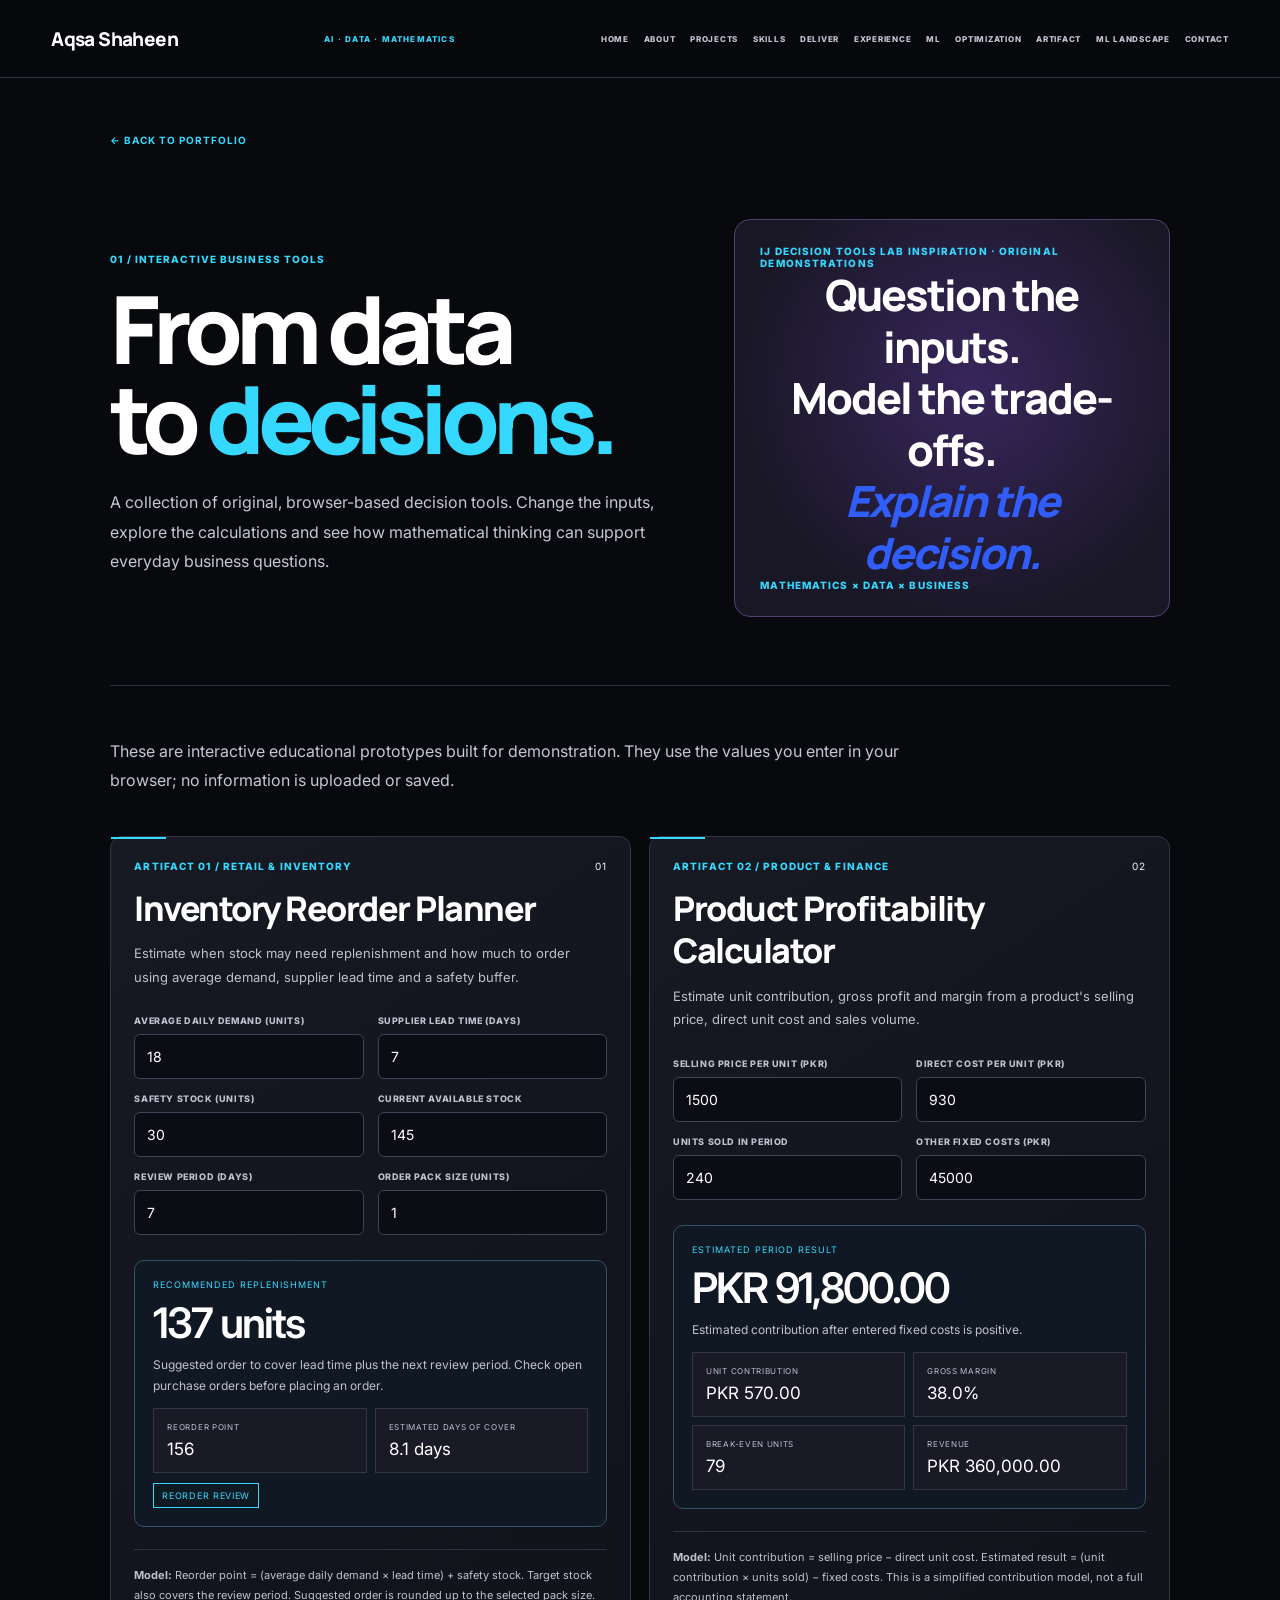
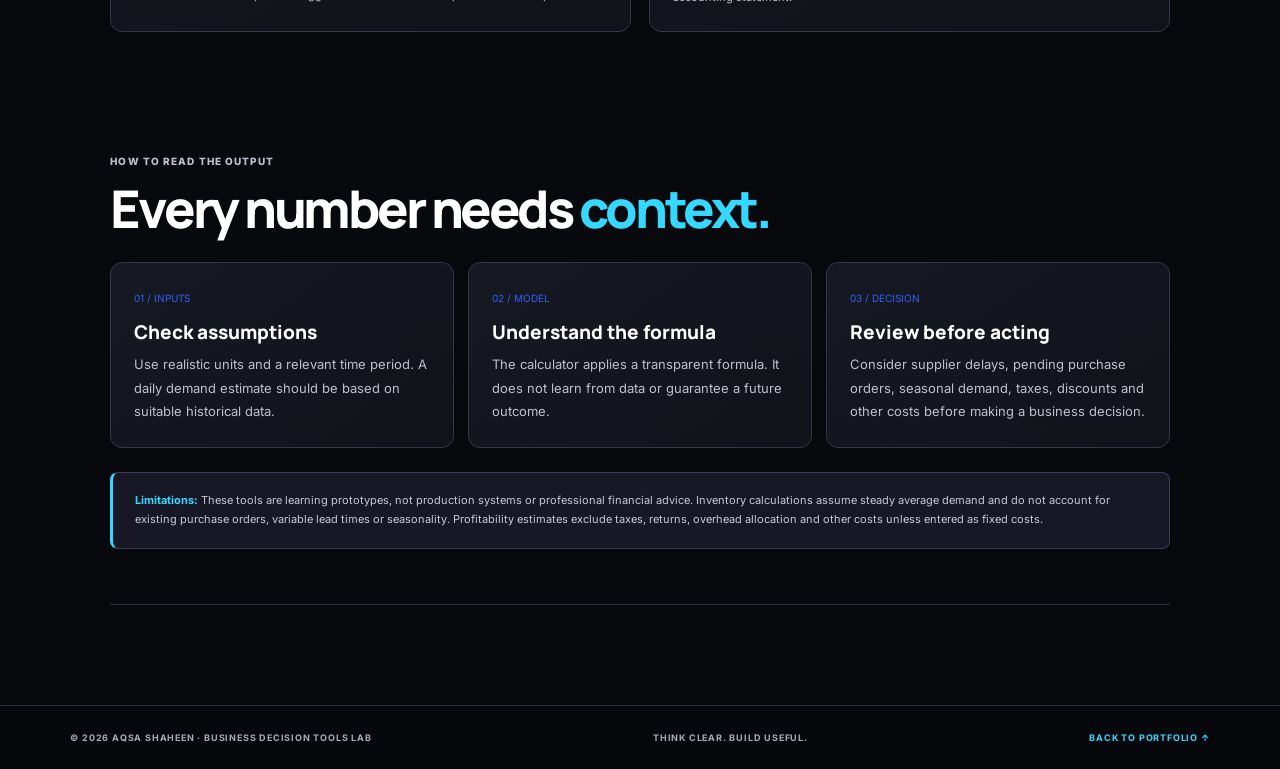
==== artifact-lab.html @ 4d650064 "Reorder portfolio navigation and add ML Landscape tab" ====
<!DOCTYPE html>
<html lang="en">
<head>
<meta charset="UTF-8"><meta name="viewport" content="width=device-width,initial-scale=1">
<meta name="description" content="Interactive business decision tools by Aqsa Shaheen: inventory reorder planning and product profitability analysis.">
<meta name="theme-color" content="#101712">
<title>Decision Tools Lab | Aqsa Shaheen</title>
<link rel="preconnect" href="https://fonts.googleapis.com"><link rel="preconnect" href="https://fonts.gstatic.com" crossorigin>
<link href="https://fonts.googleapis.com/css2?family=Manrope:wght@400;500;600;700;800&family=Inter:wght@400;500;600;700&display=swap" rel="stylesheet">
<style>
:root{--bg:#101712;--panel:#17231d;--panel2:#1e3026;--ink:#f3f4ed;--muted:#aebbb0;--lime:#b9f27c;--line:#35483a;--mono:'Inter',monospace;--display:'Inter',sans-serif}
*{box-sizing:border-box}html{scroll-behavior:smooth}body{margin:0;background:var(--bg);color:var(--ink);font-family:var(--display)}a{color:inherit;text-decoration:none}.top{height:auto;min-height:76px;padding:18px 5.5vw;display:flex;align-items:center;justify-content:space-between;gap:20px;flex-wrap:wrap;border-bottom:1px solid var(--line);position:sticky;top:0;background:#101712ee;backdrop-filter:blur(16px);z-index:5}.brand{font-size:24px;font-weight:700;letter-spacing:-2px}.brand span{color:var(--lime)}nav{display:flex;gap:24px;flex-wrap:wrap}nav a,.mono,.eyebrow,.tag,footer{font:10px var(--mono);letter-spacing:1px}nav a{color:#c3c5b9}nav a:hover,.back{color:var(--lime)}main{max-width:1200px;margin:auto;padding:48px 6vw 100px}.back{font:10px var(--mono);letter-spacing:1px}.hero{padding:55px 0 65px;display:grid;grid-template-columns:1.15fr .85fr;gap:35px;align-items:center;border-bottom:1px solid var(--line)}.eyebrow{color:var(--lime);text-transform:uppercase}.hero h1{font-size:clamp(52px,8vw,100px);line-height:.92;letter-spacing:-.08em;margin:20px 0}.hero h1 em{font-style:normal;color:var(--lime)}.lead{max-width:680px;color:#b8bcae;font-size:16px;line-height:1.85}.hero-visual{min-height:260px;border:1px solid #59614a;background:radial-gradient(circle at 50% 50%,#303b25,#17231d 68%);display:flex;flex-direction:column;justify-content:space-between;padding:24px}.hero-visual strong{font-size:clamp(26px,4vw,43px);line-height:1.1;letter-spacing:-2px}.hero-visual small{font:9px var(--mono);color:var(--lime);letter-spacing:1px}.intro{padding:35px 0 20px;color:var(--muted);line-height:1.8;max-width:850px}.tools{display:grid;grid-template-columns:1fr 1fr;gap:18px;margin-top:20px}.tool{background:var(--panel);border:1px solid var(--line);padding:clamp(20px,3vw,32px);position:relative}.tool:before{content:"";position:absolute;left:0;top:0;width:55px;height:2px;background:var(--lime)}.tool-head{display:flex;justify-content:space-between;gap:12px;align-items:center}.tag{color:var(--lime);font-size:9px}.tool h2{font-size:clamp(25px,3vw,36px);letter-spacing:-1.5px;margin:17px 0 8px}.tool>p{font-size:13px;line-height:1.75;color:var(--muted);min-height:48px}.fields{display:grid;grid-template-columns:1fr 1fr;gap:14px;margin:25px 0}.field label{display:block;font:9px var(--mono);letter-spacing:.5px;color:#aeb4a1;margin-bottom:8px;text-transform:uppercase}.field input{width:100%;background:#0e100d;color:var(--ink);border:1px solid #41483a;padding:13px 12px;font:14px var(--mono);outline:none;border-radius:0}.field input:focus{border-color:var(--lime);box-shadow:0 0 0 2px #b9f27c20}.results{border:1px solid #47513a;background:#20271a;padding:18px;margin-top:12px}.result-label{font:9px var(--mono);color:var(--lime);letter-spacing:1px}.result-main{font-size:clamp(27px,4vw,42px);font-weight:600;letter-spacing:-2px;margin:7px 0}.result-sub{font-size:12px;color:#b7c0a7;line-height:1.7}.metrics{display:grid;grid-template-columns:repeat(2,1fr);gap:8px;margin-top:12px}.metric{background:#11140f;padding:13px}.metric small{display:block;color:#8f9982;font:8px var(--mono);letter-spacing:.7px}.metric strong{display:block;margin-top:7px;font:17px var(--mono);color:#f2f4e9}.status{display:inline-block;border:1px solid #849b45;color:var(--lime);padding:6px 8px;font:9px var(--mono);letter-spacing:.7px;margin-top:10px}.explain{border-top:1px solid var(--line);margin-top:22px;padding-top:16px;font-size:11px;line-height:1.8;color:#929a88}.method{margin-top:55px;border-top:1px solid var(--line);padding-top:30px}.method h2{font-size:30px;letter-spacing:-1px}.method-grid{display:grid;grid-template-columns:repeat(3,1fr);gap:12px}.method-card{padding:20px;border:1px solid var(--line);background:#151713}.method-card b{font:10px var(--mono);color:var(--lime)}.method-card h3{font-size:16px;margin:15px 0 8px}.method-card p{font-size:12px;line-height:1.8;color:var(--muted);margin:0}.disclaimer{border-left:2px solid var(--lime);padding:15px 18px;background:#191d16;color:#b5bba9;font-size:11px;line-height:1.8;margin-top:24px}footer{border-top:1px solid var(--line);padding:25px 6vw;color:#92998a;display:flex;justify-content:space-between;gap:15px;flex-wrap:wrap}footer a{color:var(--lime)}
@media(max-width:800px){.hero{grid-template-columns:1fr}.tools{grid-template-columns:1fr}.method-grid{grid-template-columns:1fr 1fr}.hero-visual{min-height:190px}}@media(max-width:480px){main{padding-top:30px}.fields{grid-template-columns:1fr}.method-grid{grid-template-columns:1fr}nav{gap:12px}nav a{font-size:8px}}

/* Shared Aqsa portfolio identity — aligned with the main portfolio */
:root{--bg:#29252B;--panel:#353039;--panel2:#403944;--ink:#F5F0EA;--muted:#B9ADB4;--lime:#C99BA6;--line:#514750;--mono:'Inter',monospace;--display:'DM Sans',sans-serif}
*{box-sizing:border-box}
body{background:#29252B!important;color:#F5F0EA!important;font-family:'DM Sans',sans-serif!important}
.top{background:rgba(41,37,43,.96)!important;border-color:#514750!important}
.brand,.brand span{color:#C99BA6!important}
.nav a,.back,.link{color:#DED5CE!important}
.nav a:hover,.back:hover,.link:hover{color:#C99BA6!important}
.eyebrow,.label,.visual small,.step b,.step:before,th{color:#C99BA6!important}
.hero{border-color:#514750!important}
.hero h1{font-family:'DM Sans',sans-serif!important;font-weight:700!important;letter-spacing:-.075em!important}
.hero h1 em,h2 em{color:#C99BA6!important;font-family:'Manrope',serif!important;font-style:italic!important}
.lead{color:#D4C9D0!important}
.visual,.hero-visual{background:radial-gradient(circle at 50% 45%,#715765,#353039 72%)!important;border-color:#766475!important}
.section{border-color:#514750!important}
.section>p,.card p,.card li,td{color:#C9BDC5!important}
.card,.step,.note,.tool,.method-card{background:#403944!important;border-color:#5A4D5A!important}
.card h3,.step strong,.tool h2,.method h2,.method-card h3{color:#F5F0EA!important}
.step{border-top-color:#C99BA6!important}
.note{border-left-color:#C99BA6!important;color:#E4D9DF!important}
.note strong{color:#C99BA6!important}
th{border-color:#514750!important}
td{border-color:#514750!important}
footer{background:#29252B!important;border-color:#514750!important;color:#B9ADB4!important}
footer a{color:#C99BA6!important}
@media(max-width:760px){.top{padding:18px 22px!important}.nav{gap:14px!important}.nav a{font-size:9px!important}}


/* Shared portfolio system: same palette, typography, navigation and spacing as the home page */
:root{--bg:#29252B;--panel:#353039;--panel2:#403944;--ink:#F5F0EA;--muted:#B9ADB4;--lime:#C99BA6;--line:#514750;--mono:'Inter',monospace;--display:'DM Sans',sans-serif}
body{background:#29252B!important;color:#F5F0EA!important;font-family:'DM Sans',sans-serif!important}
.top{background:rgba(41,37,43,.97)!important;border-color:#514750!important;min-height:78px;padding:18px 5.5vw!important;backdrop-filter:blur(18px);z-index:100}
.brand,.brand span{color:#F5F0EA!important}.brand span{color:#C99BA6!important}
nav,.nav{align-items:center;gap:clamp(12px,2vw,28px)!important}
nav a,.nav a,.back,.link{font:10px 'Inter',monospace!important;letter-spacing:1px;color:#DED5CE!important;text-decoration:none}
nav a:hover,.nav a:hover,.back:hover,.link:hover{color:#C99BA6!important}
main{max-width:1200px!important;padding:55px 5.5vw 100px!important}
.hero{border-color:#514750!important}.hero h1{font-family:'DM Sans',sans-serif!important;font-weight:700!important;letter-spacing:-.075em!important}
.hero h1 em,h2 em{color:#C99BA6!important;font-family:'Manrope',serif!important;font-style:italic!important}
.eyebrow,.label,.visual small,.step b,th{color:#C99BA6!important}
.lead{color:#D4C9D0!important}.visual,.hero-visual{background:radial-gradient(circle at 50% 45%,#715765,#353039 72%)!important;border-color:#766475!important}
.section{border-color:#514750!important}.section>p,.card p,.card li,td{color:#C9BDC5!important}
.card,.step,.note,.tool,.method-card{background:#403944!important;border-color:#5A4D5A!important}
.note{border-left-color:#C99BA6!important;color:#E4D9DF!important}.note strong{color:#C99BA6!important}
th,td{border-color:#514750!important}footer{background:#29252B!important;border-color:#514750!important;color:#B9ADB4!important}footer a{color:#C99BA6!important}
@media(max-width:760px){.top{padding:16px 22px!important}.nav,nav{gap:12px!important}.nav a,nav a{font-size:8px!important}main{padding:35px 22px 75px!important}.hero{grid-template-columns:1fr!important}.hero h1{font-size:clamp(52px,13vw,82px)!important}}

/* Shared light theme and full-name identity */
:root{--bg:#f6f8fb;--panel:#fff;--panel2:#edf2f8;--ink:#17243a;--muted:#637188;--lime:#315efb;--line:#dce3ed}
body{background:#f6f8fb!important;color:#17243a!important;font-family:'Inter',sans-serif!important}
.top,.site-header{background:rgba(255,255,255,.96)!important;border-color:#dce3ed!important}
.brand{color:#17243a!important;font-family:'Manrope',sans-serif!important;font-weight:800!important;letter-spacing:-.5px!important}
.brand span{color:#315efb!important}
nav a,.nav a,.back,footer{color:#637188!important}
nav a:hover,.nav a:hover,.back:hover{color:#315efb!important}
.hero h1,.section h2,.tool h2,.method h2{color:#17243a!important;font-family:'Manrope',sans-serif!important}
.hero h1 em,h2 em,.eyebrow,.label,.tag,.tool-head .tag,.hero-visual small,.visual small{color:#315efb!important}
.lead,.intro,.section>p,.card p,.card li{color:#637188!important}
.hero-visual,.visual,.project-visual{background:linear-gradient(145deg,#eaf0ff,#f8faff)!important;border-color:#dce3ed!important;color:#17243a!important}
.card,.tool,.tool-card,.method-card,.step{background:#fff!important;border-color:#dce3ed!important;color:#17243a!important}
.step{border-top-color:#315efb!important}
.note,.disclaimer,.results{background:#edf2ff!important;border-color:#d9e3ff!important;color:#42516b!important}
.result-label,.result-sub,.metric small,.status{color:#315efb!important}
.field input{background:#fff!important;color:#17243a!important;border-color:#dce3ed!important}
.field input:focus{border-color:#315efb!important;box-shadow:0 0 0 2px #315efb20!important}
.metric{background:#f6f8fb!important}
.metric strong{color:#17243a!important}
.status{border-color:#315efb!important}
footer{border-color:#dce3ed!important}
</style><link rel="stylesheet" href="subpage-theme.css">
</head>
<body>
<header class="site-header">
  <a class="brand" href="index.html#top" aria-label="Aqsa Shaheen home">Aqsa Shaheen</a>
  <span class="header-note">AI · DATA · MATHEMATICS</span>
  <nav class="nav-links" aria-label="Main navigation">
    <a href="index.html#top">HOME</a>
    <a href="index.html#about">ABOUT</a>
    <a href="index.html#work">PROJECTS</a>
    <a href="index.html#toolkit">SKILLS</a>
    <a href="index.html#services">DELIVER</a>
    <a href="index.html#experience">EXPERIENCE</a>
    <a href="machine-learning.html">ML</a>
    <a href="optimization.html">OPTIMIZATION</a>
    <a href="artifact-lab.html">ARTIFACT</a>
    <a href="ml-landscape.html">ML LANDSCAPE</a>
    <a href="index.html#contact">CONTACT</a>
  </nav>
</header>
<main>
<a class="back" href="index.html">← BACK TO PORTFOLIO</a>
<section class="hero"><div><p class="eyebrow">01 / INTERACTIVE BUSINESS TOOLS</p><h1>From data<br>to <em>decisions.</em></h1><p class="lead">A collection of original, browser-based decision tools. Change the inputs, explore the calculations and see how mathematical thinking can support everyday business questions.</p></div><div class="hero-visual"><small>IJ DECISION TOOLS LAB INSPIRATION · ORIGINAL DEMONSTRATIONS</small><strong>Question the inputs.<br>Model the trade-offs.<br><em style="color:var(--lime)">Explain the decision.</em></strong><small>MATHEMATICS × DATA × BUSINESS</small></div></section>
<p class="intro">These are interactive educational prototypes built for demonstration. They use the values you enter in your browser; no information is uploaded or saved.</p>
<section class="tools" aria-label="Interactive business calculators">
<article class="tool">
<div class="tool-head"><span class="tag">ARTIFACT 01 / RETAIL & INVENTORY</span><span class="mono">01</span></div>
<h2>Inventory Reorder Planner</h2>
<p>Estimate when stock may need replenishment and how much to order using average demand, supplier lead time and a safety buffer.</p>
<div class="fields">
<div class="field"><label for="dailyDemand">Average daily demand (units)</label><input id="dailyDemand" type="number" min="0" step="0.1" value="18"></div>
<div class="field"><label for="leadTime">Supplier lead time (days)</label><input id="leadTime" type="number" min="0" step="1" value="7"></div>
<div class="field"><label for="safetyStock">Safety stock (units)</label><input id="safetyStock" type="number" min="0" step="1" value="30"></div>
<div class="field"><label for="currentStock">Current available stock</label><input id="currentStock" type="number" min="0" step="1" value="145"></div>
<div class="field"><label for="reviewPeriod">Review period (days)</label><input id="reviewPeriod" type="number" min="0" step="1" value="7"></div>
<div class="field"><label for="packSize">Order pack size (units)</label><input id="packSize" type="number" min="1" step="1" value="1"></div>
</div>
<div class="results" aria-live="polite"><div class="result-label">RECOMMENDED REPLENISHMENT</div><div class="result-main" id="reorderQty">0 units</div><div class="result-sub" id="reorderMessage">Enter values to calculate a replenishment estimate.</div><div class="metrics"><div class="metric"><small>REORDER POINT</small><strong id="reorderPoint">0</strong></div><div class="metric"><small>ESTIMATED DAYS OF COVER</small><strong id="daysCover">0</strong></div></div><span class="status" id="stockStatus">CHECKING STOCK</span></div>
<div class="explain"><strong>Model:</strong> Reorder point = (average daily demand × lead time) + safety stock. Target stock also covers the review period. Suggested order is rounded up to the selected pack size.</div>
</article>
<article class="tool">
<div class="tool-head"><span class="tag">ARTIFACT 02 / PRODUCT & FINANCE</span><span class="mono">02</span></div>
<h2>Product Profitability Calculator</h2>
<p>Estimate unit contribution, gross profit and margin from a product's selling price, direct unit cost and sales volume.</p>
<div class="fields">
<div class="field"><label for="sellingPrice">Selling price per unit (PKR)</label><input id="sellingPrice" type="number" min="0" step="0.01" value="1500"></div>
<div class="field"><label for="unitCost">Direct cost per unit (PKR)</label><input id="unitCost" type="number" min="0" step="0.01" value="930"></div>
<div class="field"><label for="unitsSold">Units sold in period</label><input id="unitsSold" type="number" min="0" step="1" value="240"></div>
<div class="field"><label for="fixedCosts">Other fixed costs (PKR)</label><input id="fixedCosts" type="number" min="0" step="0.01" value="45000"></div>
</div>
<div class="results" aria-live="polite"><div class="result-label">ESTIMATED PERIOD RESULT</div><div class="result-main" id="netResult">PKR 0</div><div class="result-sub" id="profitMessage">Enter values to calculate product profitability.</div><div class="metrics"><div class="metric"><small>UNIT CONTRIBUTION</small><strong id="unitContribution">PKR 0</strong></div><div class="metric"><small>GROSS MARGIN</small><strong id="grossMargin">0%</strong></div><div class="metric"><small>BREAK-EVEN UNITS</small><strong id="breakEven">0</strong></div><div class="metric"><small>REVENUE</small><strong id="revenue">PKR 0</strong></div></div></div>
<div class="explain"><strong>Model:</strong> Unit contribution = selling price − direct unit cost. Estimated result = (unit contribution × units sold) − fixed costs. This is a simplified contribution model, not a full accounting statement.</div>
</article>
</section>
<section class="method"><p class="eyebrow">HOW TO READ THE OUTPUT</p><h2>Every number needs <em style="color:var(--lime)">context.</em></h2><div class="method-grid">
<article class="method-card"><b>01 / INPUTS</b><h3>Check assumptions</h3><p>Use realistic units and a relevant time period. A daily demand estimate should be based on suitable historical data.</p></article>
<article class="method-card"><b>02 / MODEL</b><h3>Understand the formula</h3><p>The calculator applies a transparent formula. It does not learn from data or guarantee a future outcome.</p></article>
<article class="method-card"><b>03 / DECISION</b><h3>Review before acting</h3><p>Consider supplier delays, pending purchase orders, seasonal demand, taxes, discounts and other costs before making a business decision.</p></article>
</div><div class="disclaimer"><strong>Limitations:</strong> These tools are learning prototypes, not production systems or professional financial advice. Inventory calculations assume steady average demand and do not account for existing purchase orders, variable lead times or seasonality. Profitability estimates exclude taxes, returns, overhead allocation and other costs unless entered as fixed costs.</div></section>
</main>
<footer><span>© 2026 AQSA SHAHEEN · BUSINESS DECISION TOOLS LAB</span><span>THINK CLEAR. BUILD USEFUL.</span><a href="index.html">BACK TO PORTFOLIO ↑</a></footer>
<script>
const number=(id)=>Math.max(0,Number(document.getElementById(id).value)||0);
const fmt=(n,d=0)=>new Intl.NumberFormat('en-PK',{maximumFractionDigits:d,minimumFractionDigits:d}).format(n);
function updateInventory(){
 const demand=number('dailyDemand'),lead=number('leadTime'),safety=number('safetyStock'),stock=number('currentStock'),review=number('reviewPeriod'),pack=Math.max(1,number('packSize'));
 const point=demand*lead+safety,target=demand*(lead+review)+safety,raw=Math.max(0,target-stock),qty=Math.ceil(raw/pack)*pack,cover=demand>0?stock/demand:null;
 document.getElementById('reorderPoint').textContent=fmt(point);
 document.getElementById('daysCover').textContent=cover===null?'—':fmt(cover,1)+' days';
 document.getElementById('reorderQty').textContent=fmt(qty)+' units';
 const status=stock<=point?'REORDER REVIEW':'STOCK ABOVE REORDER POINT';
 document.getElementById('stockStatus').textContent=status;
 document.getElementById('reorderMessage').textContent=qty>0?'Suggested order to cover lead time plus the next review period. Check open purchase orders before placing an order.':'No replenishment is indicated by these assumptions at this time.';
}
function updateProfit(){
 const price=number('sellingPrice'),cost=number('unitCost'),units=number('unitsSold'),fixed=number('fixedCosts'),contribution=price-cost,revenue=price*units,gross=contribution*units,result=gross-fixed,margin=price>0?(contribution/price)*100:0,be=contribution>0?Math.ceil(fixed/contribution):null;
 document.getElementById('netResult').textContent='PKR '+fmt(result,2);
 document.getElementById('unitContribution').textContent='PKR '+fmt(contribution,2);
 document.getElementById('grossMargin').textContent=fmt(margin,1)+'%';
 document.getElementById('breakEven').textContent=be===null?'—':fmt(be);
 document.getElementById('revenue').textContent='PKR '+fmt(revenue,2);
 document.getElementById('profitMessage').textContent=result>=0?'Estimated contribution after entered fixed costs is positive.':'Estimated contribution after entered fixed costs is negative; review price, costs and volume.';
}
document.querySelectorAll('.tool input').forEach(input=>input.addEventListener('input',()=>{updateInventory();updateProfit()}));
updateInventory();updateProfit();
</script>
</body></html>
---- subpage-theme.css ----
/* Shared subpage theme: matches the main portfolio's black / electric-cyan / purple identity */
:root{--sub-bg:#08090d;--sub-panel:#151620;--sub-panel2:#1c1b2a;--sub-ink:#f7f7fb;--sub-muted:#b7b7c7;--sub-cyan:#35d9ff;--sub-purple:#7650ff;--sub-line:#30303f}
*{box-sizing:border-box}
html{background:var(--sub-bg)!important;color-scheme:dark;scroll-behavior:smooth}
body{margin:0!important;background:var(--sub-bg)!important;color:var(--sub-ink)!important;font-family:'Inter',sans-serif!important}
a{color:inherit}
.top{position:sticky!important;top:0!important;z-index:100!important;min-height:78px!important;padding:18px 5.5vw!important;display:flex!important;align-items:center!important;justify-content:space-between!important;gap:20px!important;background:rgba(8,9,13,.94)!important;border-bottom:1px solid var(--sub-line)!important;backdrop-filter:blur(18px)!important}
.brand,.brand span{color:#fff!important;font:800 20px 'Manrope',sans-serif!important;letter-spacing:-.7px!important;text-decoration:none!important}
.nav,nav{display:flex!important;align-items:center!important;gap:clamp(12px,2vw,26px)!important;flex-wrap:wrap!important}
.nav a,nav a,.back,.link{color:#c5c5d3!important;font:700 10px 'Inter',sans-serif!important;letter-spacing:1px!important;text-decoration:none!important;transition:color .2s ease}
.nav a:hover,nav a:hover,.back:hover,.link:hover{color:var(--sub-cyan)!important}
main{max-width:1200px!important;margin:0 auto!important;padding:50px 5.5vw 100px!important}
.back{display:inline-block;margin-bottom:15px!important;color:var(--sub-cyan)!important}
.hero{padding:58px 0 68px!important;display:grid!important;grid-template-columns:1.15fr .85fr!important;gap:35px!important;align-items:center!important;border-bottom:1px solid var(--sub-line)!important;background:transparent!important;min-height:0!important}
.eyebrow,.label,.tag,.tool-head .tag,.visual small,.hero-visual small,.step b,th{color:var(--sub-cyan)!important;font:800 10px 'Inter',sans-serif!important;letter-spacing:1.1px!important;text-transform:uppercase}
.hero h1{font:800 clamp(52px,7.8vw,94px)/.96 'Manrope',sans-serif!important;letter-spacing:-.075em!important;color:#fff!important;margin:18px 0 25px!important}
.hero h1 em,h2 em{font-style:normal!important;color:var(--sub-cyan)!important}
.lead,.intro{color:#c6c6d4!important;font-size:16px!important;line-height:1.85!important}
.visual,.hero-visual{border:1px solid #514071!important;border-radius:16px!important;background:radial-gradient(circle at 55% 42%,#38265c,#191725 72%)!important;min-height:250px!important;padding:25px!important;display:flex!important;flex-direction:column!important;justify-content:space-between!important;color:#fff!important}
.visual strong,.hero-visual strong{font:800 clamp(27px,4vw,43px)/1.2 'Manrope',sans-serif!important;text-align:center!important;color:#fff!important}
.section,.method{padding:55px 0!important;border-bottom:1px solid var(--sub-line)!important;border-top:0!important;background:transparent!important}
.section h2,.method h2{font:800 clamp(32px,5vw,52px)/1.05 'Manrope',sans-serif!important;letter-spacing:-.06em!important;color:#fff!important;margin:12px 0 20px!important}
.section>p,.method>p{color:#bfc0cf!important;line-height:1.85!important;max-width:900px!important}
.cards,.method-grid,.steps{display:grid!important;grid-template-columns:repeat(3,minmax(0,1fr))!important;gap:14px!important;margin-top:25px!important}
.card,.method-card,.step,.tool{background:linear-gradient(145deg,#171923,#11121a)!important;border:1px solid #353548!important;border-radius:12px!important;padding:23px!important;color:#f7f7fb!important}
.card h3,.method-card h3,.step strong,.tool h2{font:800 19px/1.25 'Manrope',sans-serif!important;color:#fff!important;margin:15px 0 9px!important}
.card p,.card li,.method-card p,.step span,.tool>p{color:#bfc0cf!important;font:13px/1.8 'Inter',sans-serif!important}
.card ul{padding-left:18px}
.steps{grid-template-columns:repeat(4,minmax(0,1fr))!important}
.step{border-top:2px solid var(--sub-cyan)!important}
.step b{color:var(--sub-cyan)!important}
.note,.disclaimer{background:#171725!important;border:1px solid #42375e!important;border-left:3px solid var(--sub-cyan)!important;border-radius:8px!important;padding:18px 22px!important;margin-top:24px!important;color:#c9c8d8!important;line-height:1.8!important}
.note strong,.disclaimer strong{color:var(--sub-cyan)!important}
table{width:100%!important;border-collapse:collapse!important;margin-top:24px!important;font-size:13px!important}
th,td{text-align:left!important;padding:14px!important;border-bottom:1px solid var(--sub-line)!important;line-height:1.7!important}
th{color:var(--sub-cyan)!important}td{color:#c7c7d5!important}
.tool{position:relative!important}.tool:before{background:var(--sub-cyan)!important}
.tool h2{font-size:clamp(24px,3vw,34px)!important}
.fields{display:grid!important;grid-template-columns:1fr 1fr!important;gap:14px!important;margin:25px 0!important}
.field label{display:block!important;color:#bfc0cf!important;font:800 9px 'Inter',sans-serif!important;letter-spacing:.6px!important;margin-bottom:8px!important}
.field input{width:100%!important;background:#0c0d14!important;color:#fff!important;border:1px solid #414157!important;border-radius:6px!important;padding:13px 12px!important;font:14px 'Inter',sans-serif!important}
.field input:focus{outline:none!important;border-color:var(--sub-cyan)!important;box-shadow:0 0 0 2px #35d9ff20!important}
.results{background:#101923!important;border:1px solid #34516a!important;border-radius:10px!important;padding:18px!important;margin-top:12px!important;color:#fff!important}
.result-label,.status{color:var(--sub-cyan)!important}.result-main{color:#fff!important}
.result-sub,.metric small{color:#bfc0cf!important}.metrics{display:grid!important;grid-template-columns:repeat(2,1fr)!important;gap:8px!important;margin-top:12px!important}
.metric{background:#191a26!important;padding:13px!important;border:1px solid #343548!important}.metric strong{color:#fff!important}.status{border:1px solid var(--sub-cyan)!important;background:#111a22!important;padding:6px 8px!important}
.explain{border-color:var(--sub-line)!important;color:#bfc0cf!important}
footer{padding:26px 5.5vw!important;border-top:1px solid var(--sub-line)!important;background:#07080c!important;color:#aaaabb!important;font:700 9px 'Inter',sans-serif!important;letter-spacing:.8px!important;display:flex!important;justify-content:space-between!important;gap:15px!important;flex-wrap:wrap!important}
footer a{color:var(--sub-cyan)!important}
@media(max-width:800px){.hero{grid-template-columns:1fr!important}.cards,.method-grid{grid-template-columns:repeat(2,minmax(0,1fr))!important}.steps{grid-template-columns:repeat(2,minmax(0,1fr))!important}.top{padding:16px 22px!important}}
@media(max-width:560px){.top{align-items:flex-start!important;flex-direction:column!important;gap:12px!important}.nav,nav{gap:10px 14px!important}.nav a,nav a{font-size:8px!important}main{padding:35px 22px 75px!important}.hero{padding:38px 0 45px!important}.hero h1{font-size:clamp(48px,13vw,75px)!important}.section,.method{padding:42px 0!important}.cards,.method-grid,.steps{grid-template-columns:1fr!important}.fields{grid-template-columns:1fr!important}table{font-size:11px!important}td,th{padding:9px 6px!important}}


/* Identical global navigation across Home, About, Skills, Projects, Deliver, Contact, Experience and detail pages */
.site-header{position:sticky!important;top:0!important;z-index:100!important;min-height:78px!important;padding:14px 4vw!important;display:flex!important;align-items:center!important;justify-content:space-between!important;gap:18px!important;flex-wrap:wrap!important;background:rgba(8,9,13,.96)!important;border-bottom:1px solid #30303f!important;backdrop-filter:blur(18px)!important}
.site-header .brand{color:#fff!important;font:800 19px 'Manrope',sans-serif!important;letter-spacing:-.6px!important;text-decoration:none!important;white-space:nowrap!important}
.site-header .header-note{font:800 8px 'Inter',sans-serif!important;letter-spacing:1.2px!important;color:#35d9ff!important;white-space:nowrap!important}
.site-header .nav-links{display:flex!important;align-items:center!important;justify-content:flex-end!important;gap:clamp(8px,1.15vw,17px)!important;flex-wrap:wrap!important;position:static!important;background:transparent!important;border:0!important;padding:0!important}
.site-header .nav-links a{font:800 8px 'Inter',sans-serif!important;letter-spacing:.75px!important;color:#c5c5d3!important;text-decoration:none!important;white-space:nowrap!important;padding:7px 0!important;transition:color .2s ease!important}
.site-header .nav-links a:hover,.site-header .nav-links a:focus{color:#35d9ff!important}
.site-header .nav-links .nav-cta{background:#35d9ff!important;color:#08090d!important;padding:9px 12px!important;border-radius:5px!important}
@media(max-width:1120px){.site-header{justify-content:center!important}.site-header .nav-links{justify-content:center!important}}
@media(max-width:700px){.site-header{position:relative!important;gap:10px!important;padding:15px 18px!important;justify-content:center!important}.site-header .header-note{display:none!important}.site-header .nav-links{display:flex!important;justify-content:center!important;gap:7px 13px!important}.site-header .nav-links a{font-size:8px!important}}
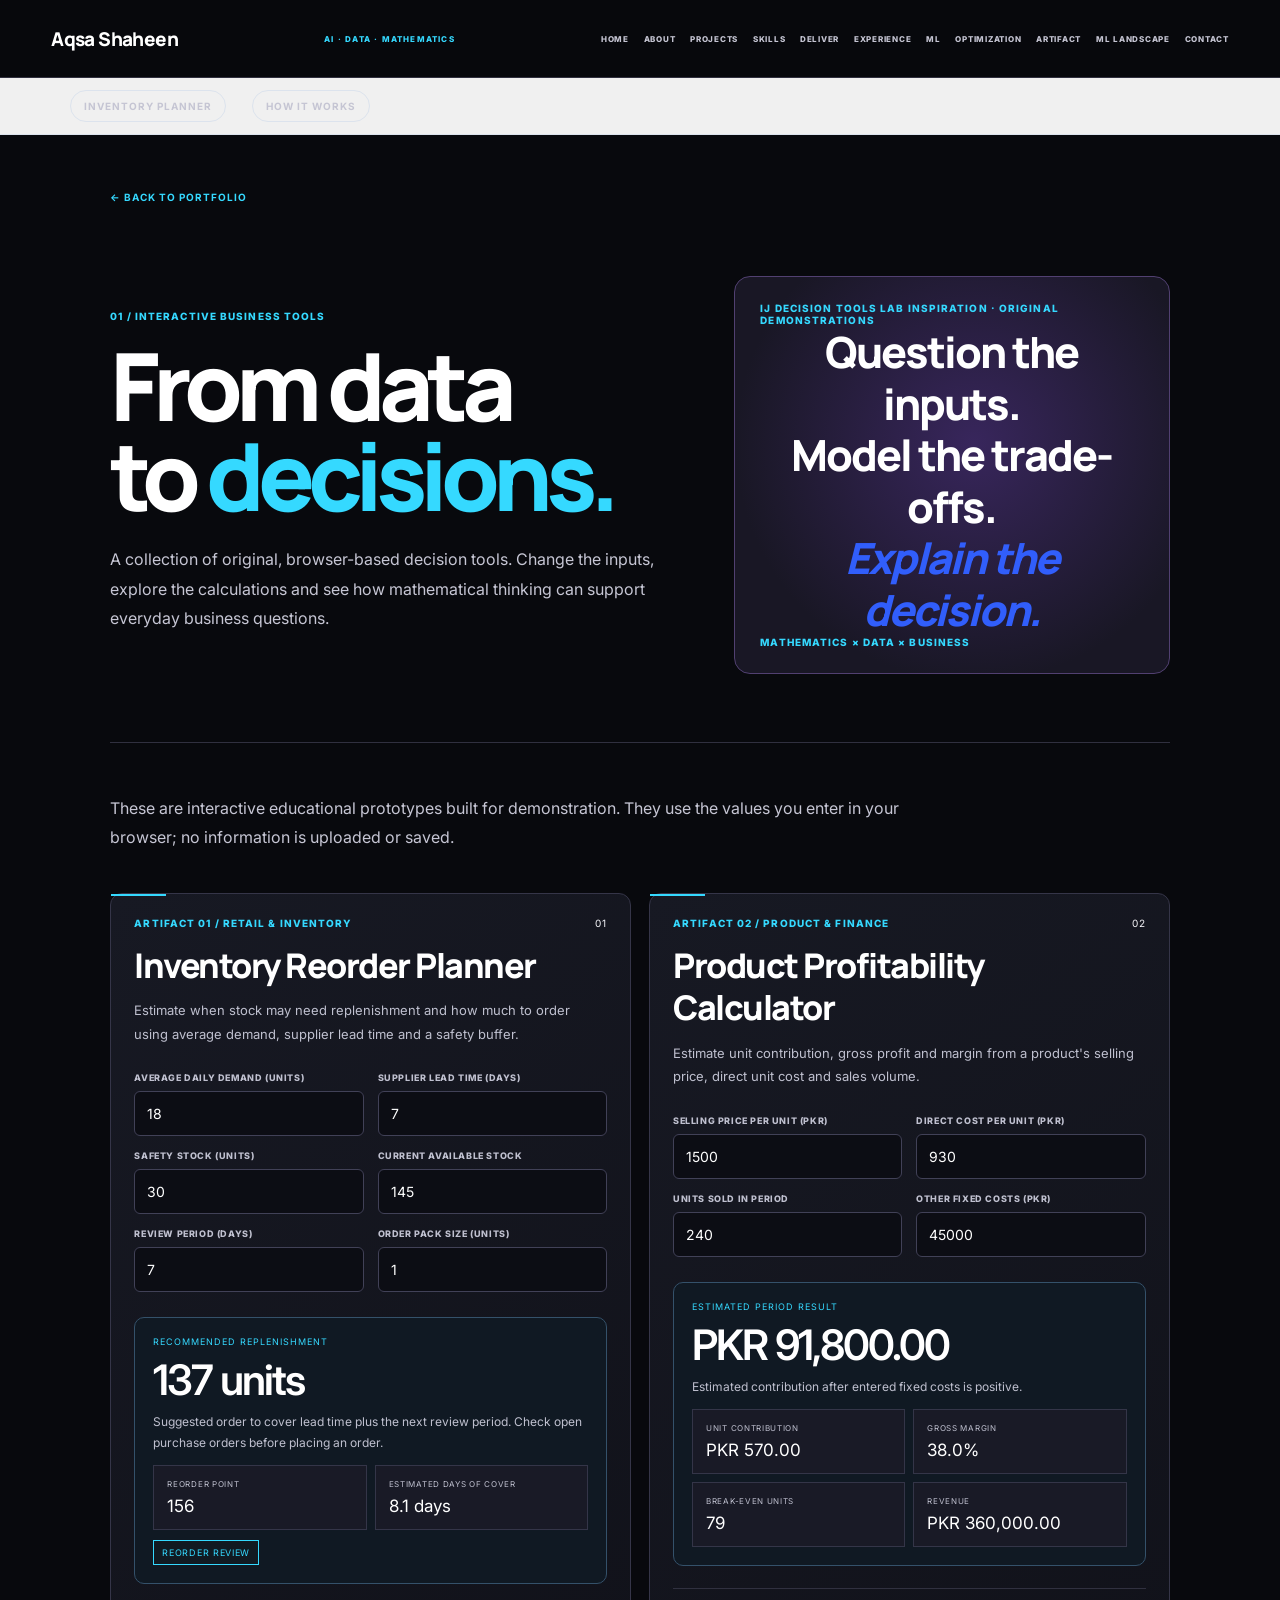
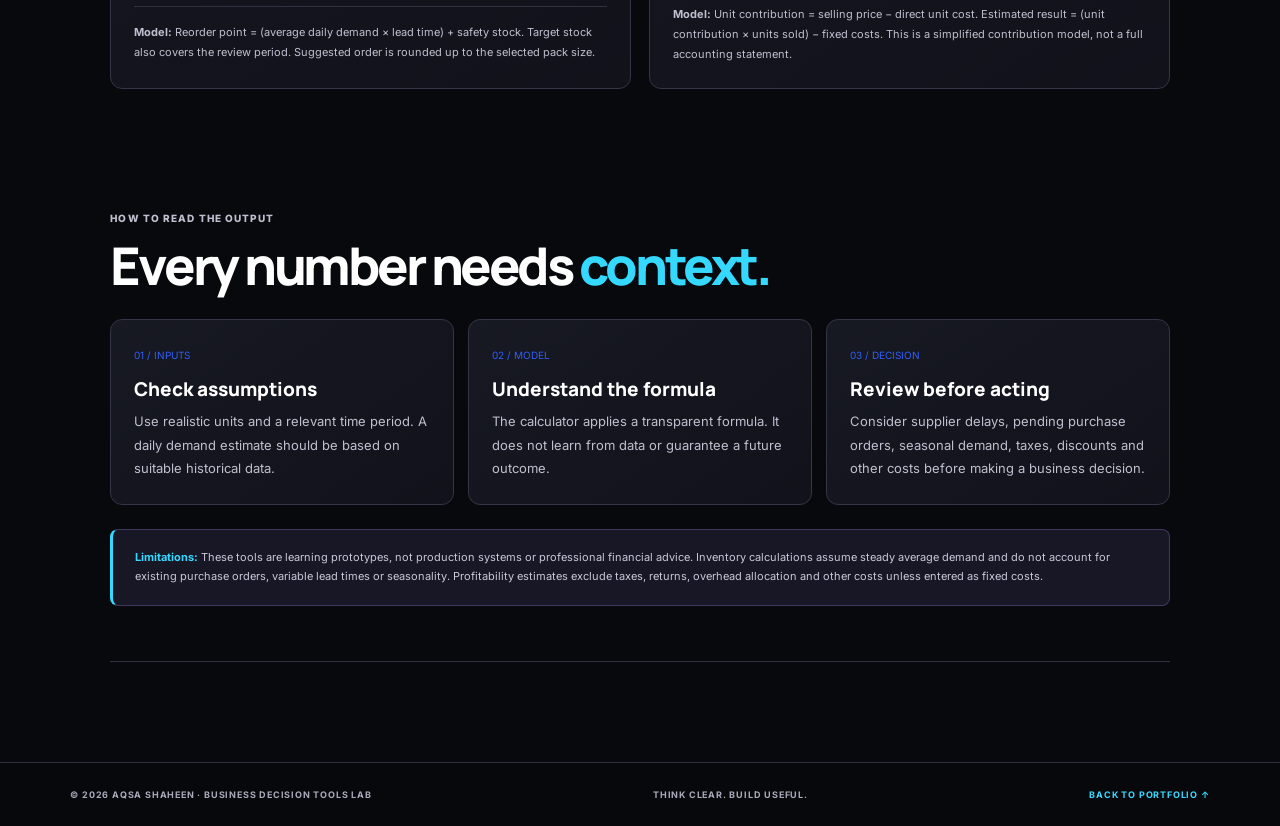
==== commit f24ab534: "Add dedicated section tabs to artifact-lab.html" ====
--- a/artifact-lab.html
+++ b/artifact-lab.html
@@ -81,6 +81,9 @@
 .metric strong{color:#17243a!important}
 .status{border-color:#315efb!important}
 footer{border-color:#dce3ed!important}
+
+/* Page-specific section tabs; main portfolio navigation remains unchanged */
+html{scroll-behavior:smooth}.section-tabs{position:sticky;top:0;z-index:90;display:flex;gap:8px;align-items:center;overflow-x:auto;white-space:nowrap;padding:12px max(5.5vw,20px);background:rgba(255,255,255,.94);border-bottom:1px solid #dce3ed;backdrop-filter:blur(14px);scrollbar-width:thin}.section-tabs a{display:inline-flex;align-items:center;padding:9px 13px;border:1px solid #dce3ed;border-radius:999px;color:#637188;text-decoration:none;font:700 10px 'Inter',sans-serif;letter-spacing:.07em;transition:.2s}.section-tabs a:hover,.section-tabs a:focus{background:#315efb;color:#fff;border-color:#315efb}.section-tabs a:focus-visible{outline:2px solid #315efb;outline-offset:3px}section[id]{scroll-margin-top:82px}@media(max-width:760px){.section-tabs{padding:10px 18px;gap:7px}.section-tabs a{font-size:9px;padding:8px 11px}}
 </style><link rel="stylesheet" href="subpage-theme.css">
 </head>
 <body>
@@ -100,12 +103,12 @@
     <a href="ml-landscape.html">ML LANDSCAPE</a>
     <a href="index.html#contact">CONTACT</a>
   </nav>
-</header>
+</header><nav class="section-tabs" aria-label="Page sections"><a href="#artifact-inventory-planner">INVENTORY PLANNER</a><a href="#artifact-method">HOW IT WORKS</a></nav>
 <main>
 <a class="back" href="index.html">← BACK TO PORTFOLIO</a>
 <section class="hero"><div><p class="eyebrow">01 / INTERACTIVE BUSINESS TOOLS</p><h1>From data<br>to <em>decisions.</em></h1><p class="lead">A collection of original, browser-based decision tools. Change the inputs, explore the calculations and see how mathematical thinking can support everyday business questions.</p></div><div class="hero-visual"><small>IJ DECISION TOOLS LAB INSPIRATION · ORIGINAL DEMONSTRATIONS</small><strong>Question the inputs.<br>Model the trade-offs.<br><em style="color:var(--lime)">Explain the decision.</em></strong><small>MATHEMATICS × DATA × BUSINESS</small></div></section>
 <p class="intro">These are interactive educational prototypes built for demonstration. They use the values you enter in your browser; no information is uploaded or saved.</p>
-<section class="tools" aria-label="Interactive business calculators">
+<section class="tools" aria-label="Interactive business calculators" id="artifact-inventory-planner">
 <article class="tool">
 <div class="tool-head"><span class="tag">ARTIFACT 01 / RETAIL & INVENTORY</span><span class="mono">01</span></div>
 <h2>Inventory Reorder Planner</h2>
@@ -135,7 +138,7 @@
 <div class="explain"><strong>Model:</strong> Unit contribution = selling price − direct unit cost. Estimated result = (unit contribution × units sold) − fixed costs. This is a simplified contribution model, not a full accounting statement.</div>
 </article>
 </section>
-<section class="method"><p class="eyebrow">HOW TO READ THE OUTPUT</p><h2>Every number needs <em style="color:var(--lime)">context.</em></h2><div class="method-grid">
+<section class="method" id="artifact-method"><p class="eyebrow">HOW TO READ THE OUTPUT</p><h2>Every number needs <em style="color:var(--lime)">context.</em></h2><div class="method-grid">
 <article class="method-card"><b>01 / INPUTS</b><h3>Check assumptions</h3><p>Use realistic units and a relevant time period. A daily demand estimate should be based on suitable historical data.</p></article>
 <article class="method-card"><b>02 / MODEL</b><h3>Understand the formula</h3><p>The calculator applies a transparent formula. It does not learn from data or guarantee a future outcome.</p></article>
 <article class="method-card"><b>03 / DECISION</b><h3>Review before acting</h3><p>Consider supplier delays, pending purchase orders, seasonal demand, taxes, discounts and other costs before making a business decision.</p></article>
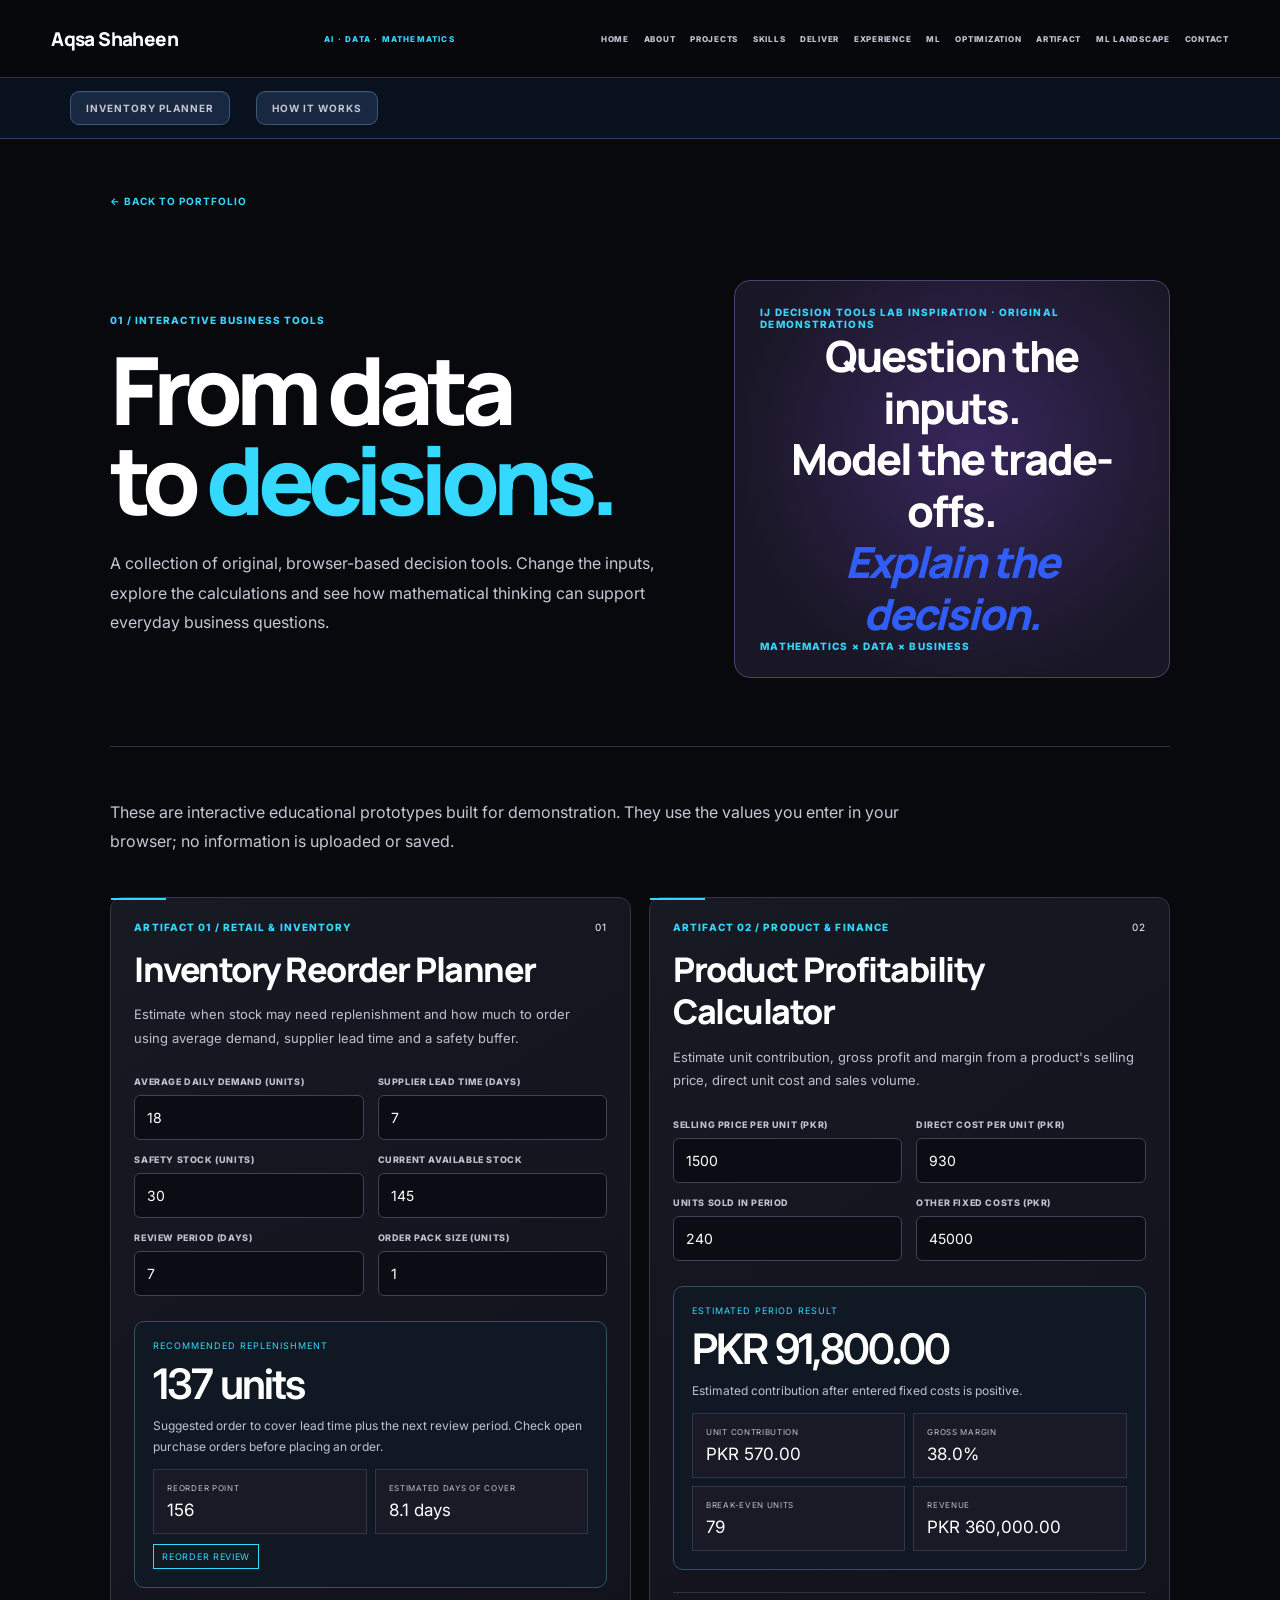
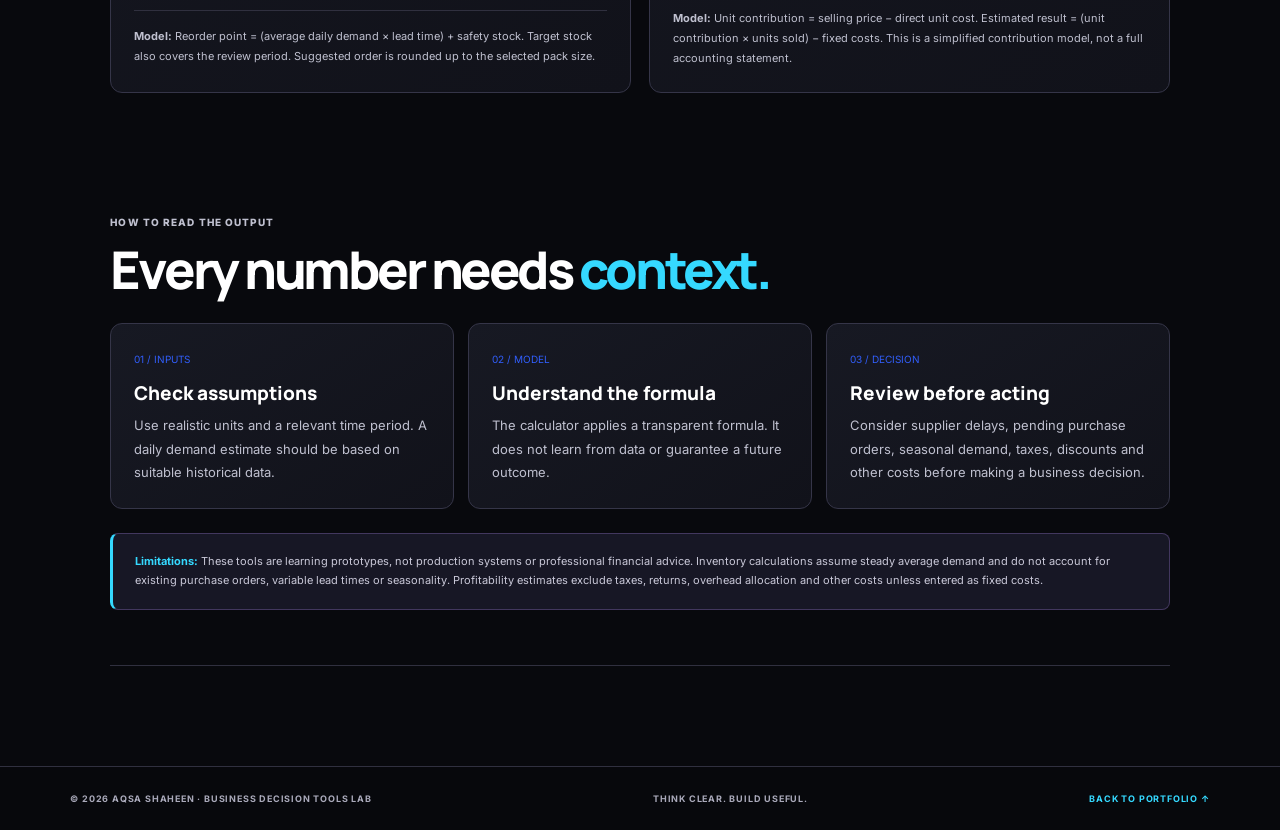
==== commit 6ac05a5a: "Apply high-contrast page tabs and generalize portfolio language" ====
--- a/artifact-lab.html
+++ b/artifact-lab.html
@@ -82,8 +82,8 @@
 .status{border-color:#315efb!important}
 footer{border-color:#dce3ed!important}
 
-/* Page-specific section tabs; main portfolio navigation remains unchanged */
-html{scroll-behavior:smooth}.section-tabs{position:sticky;top:0;z-index:90;display:flex;gap:8px;align-items:center;overflow-x:auto;white-space:nowrap;padding:12px max(5.5vw,20px);background:rgba(255,255,255,.94);border-bottom:1px solid #dce3ed;backdrop-filter:blur(14px);scrollbar-width:thin}.section-tabs a{display:inline-flex;align-items:center;padding:9px 13px;border:1px solid #dce3ed;border-radius:999px;color:#637188;text-decoration:none;font:700 10px 'Inter',sans-serif;letter-spacing:.07em;transition:.2s}.section-tabs a:hover,.section-tabs a:focus{background:#315efb;color:#fff;border-color:#315efb}.section-tabs a:focus-visible{outline:2px solid #315efb;outline-offset:3px}section[id]{scroll-margin-top:82px}@media(max-width:760px){.section-tabs{padding:10px 18px;gap:7px}.section-tabs a{font-size:9px;padding:8px 11px}}
+/* Page-specific section tabs — high-contrast dark navigation */
+html{scroll-behavior:smooth}.section-tabs{position:sticky;top:0;z-index:90;display:flex;gap:9px;align-items:center;overflow-x:auto;white-space:nowrap;padding:13px max(5.5vw,20px);background:rgba(10,17,31,.97);border-bottom:1px solid #29415e;backdrop-filter:blur(16px);scrollbar-width:thin;scrollbar-color:#35d9ff #101b2e}.section-tabs a{display:inline-flex;align-items:center;padding:10px 15px;border:1px solid #3c5878;border-radius:9px;color:#f1f7ff;background:#182840;text-decoration:none;font:800 10px 'Inter',sans-serif;letter-spacing:.075em;transition:background .2s,border-color .2s,color .2s,transform .2s;box-shadow:inset 0 1px 0 #ffffff0b}.section-tabs a:hover,.section-tabs a:focus{background:#087e9c;color:#fff;border-color:#35d9ff;transform:translateY(-1px);box-shadow:0 5px 18px #00c8ff24}.section-tabs a:focus-visible{outline:2px solid #35d9ff;outline-offset:3px}section[id]{scroll-margin-top:88px}@media(max-width:760px){.section-tabs{padding:11px 18px;gap:7px}.section-tabs a{font-size:9px;padding:9px 12px}}
 </style><link rel="stylesheet" href="subpage-theme.css">
 </head>
 <body>
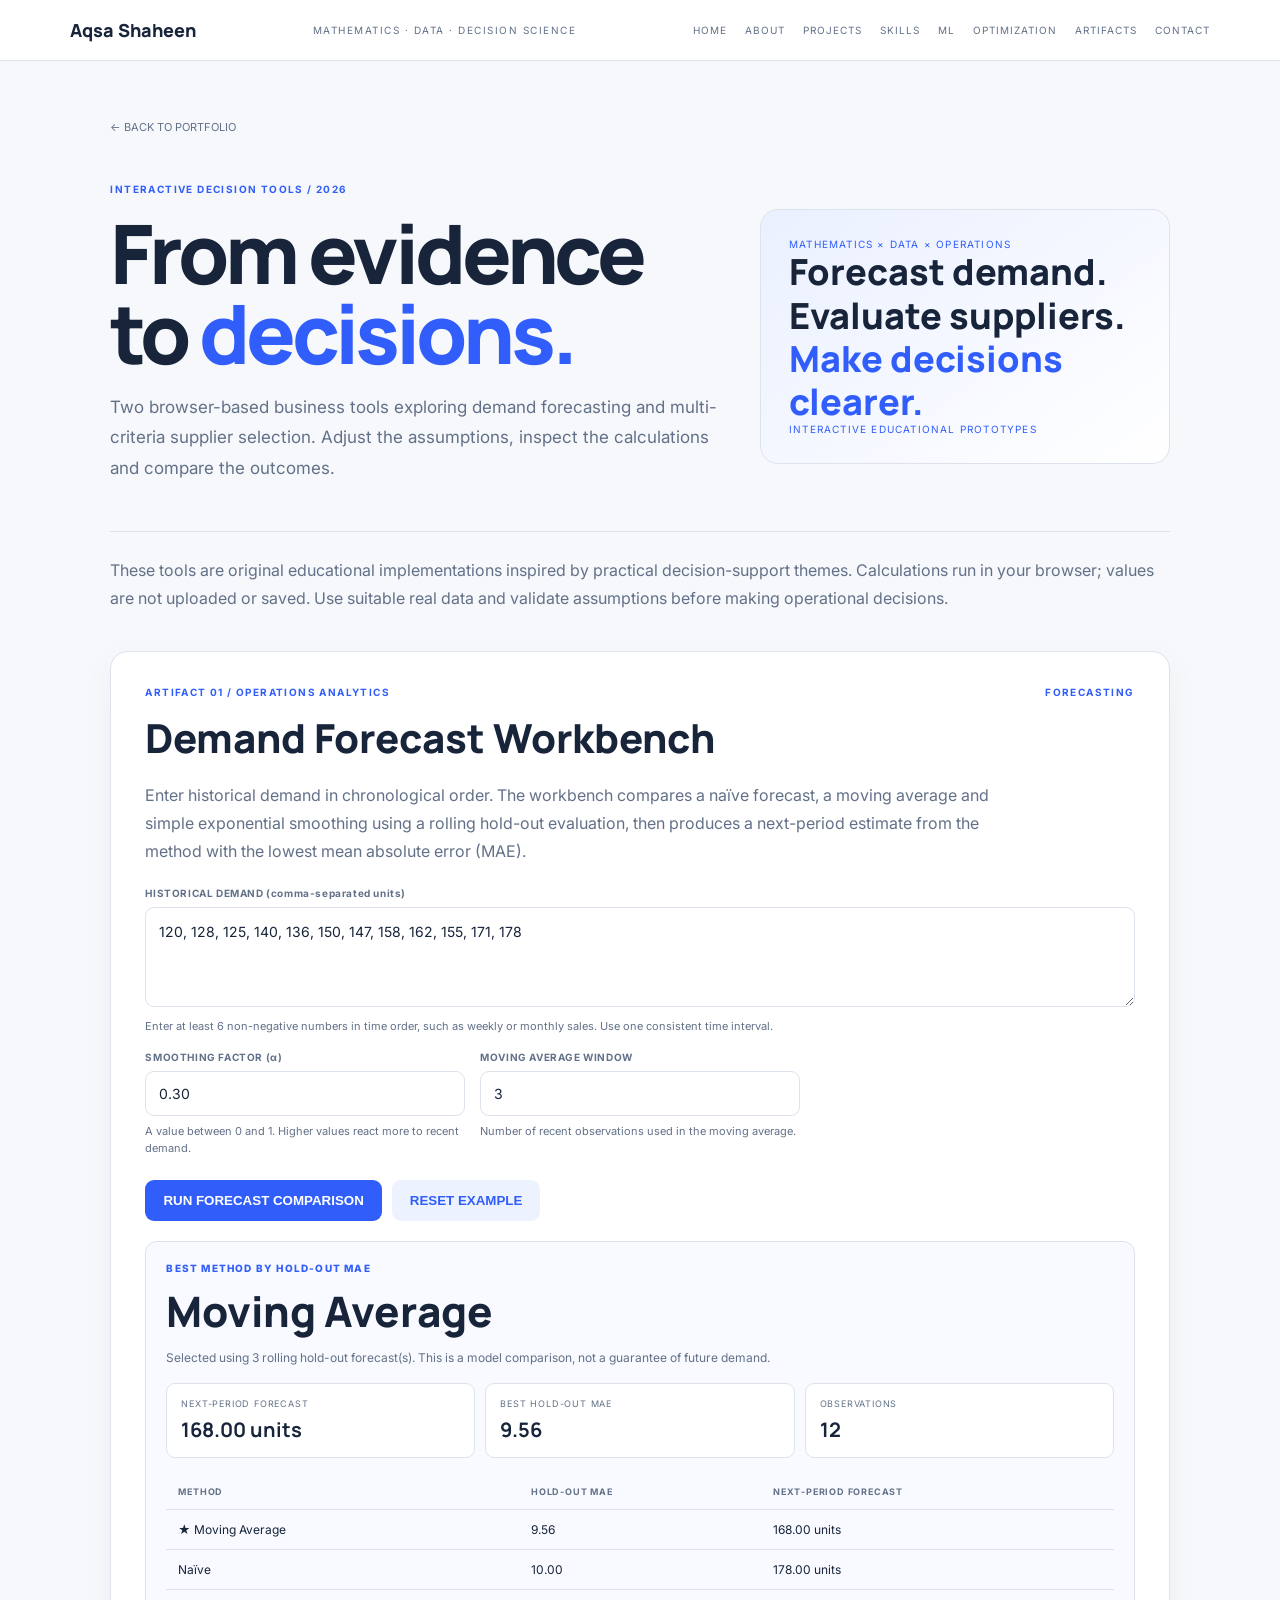
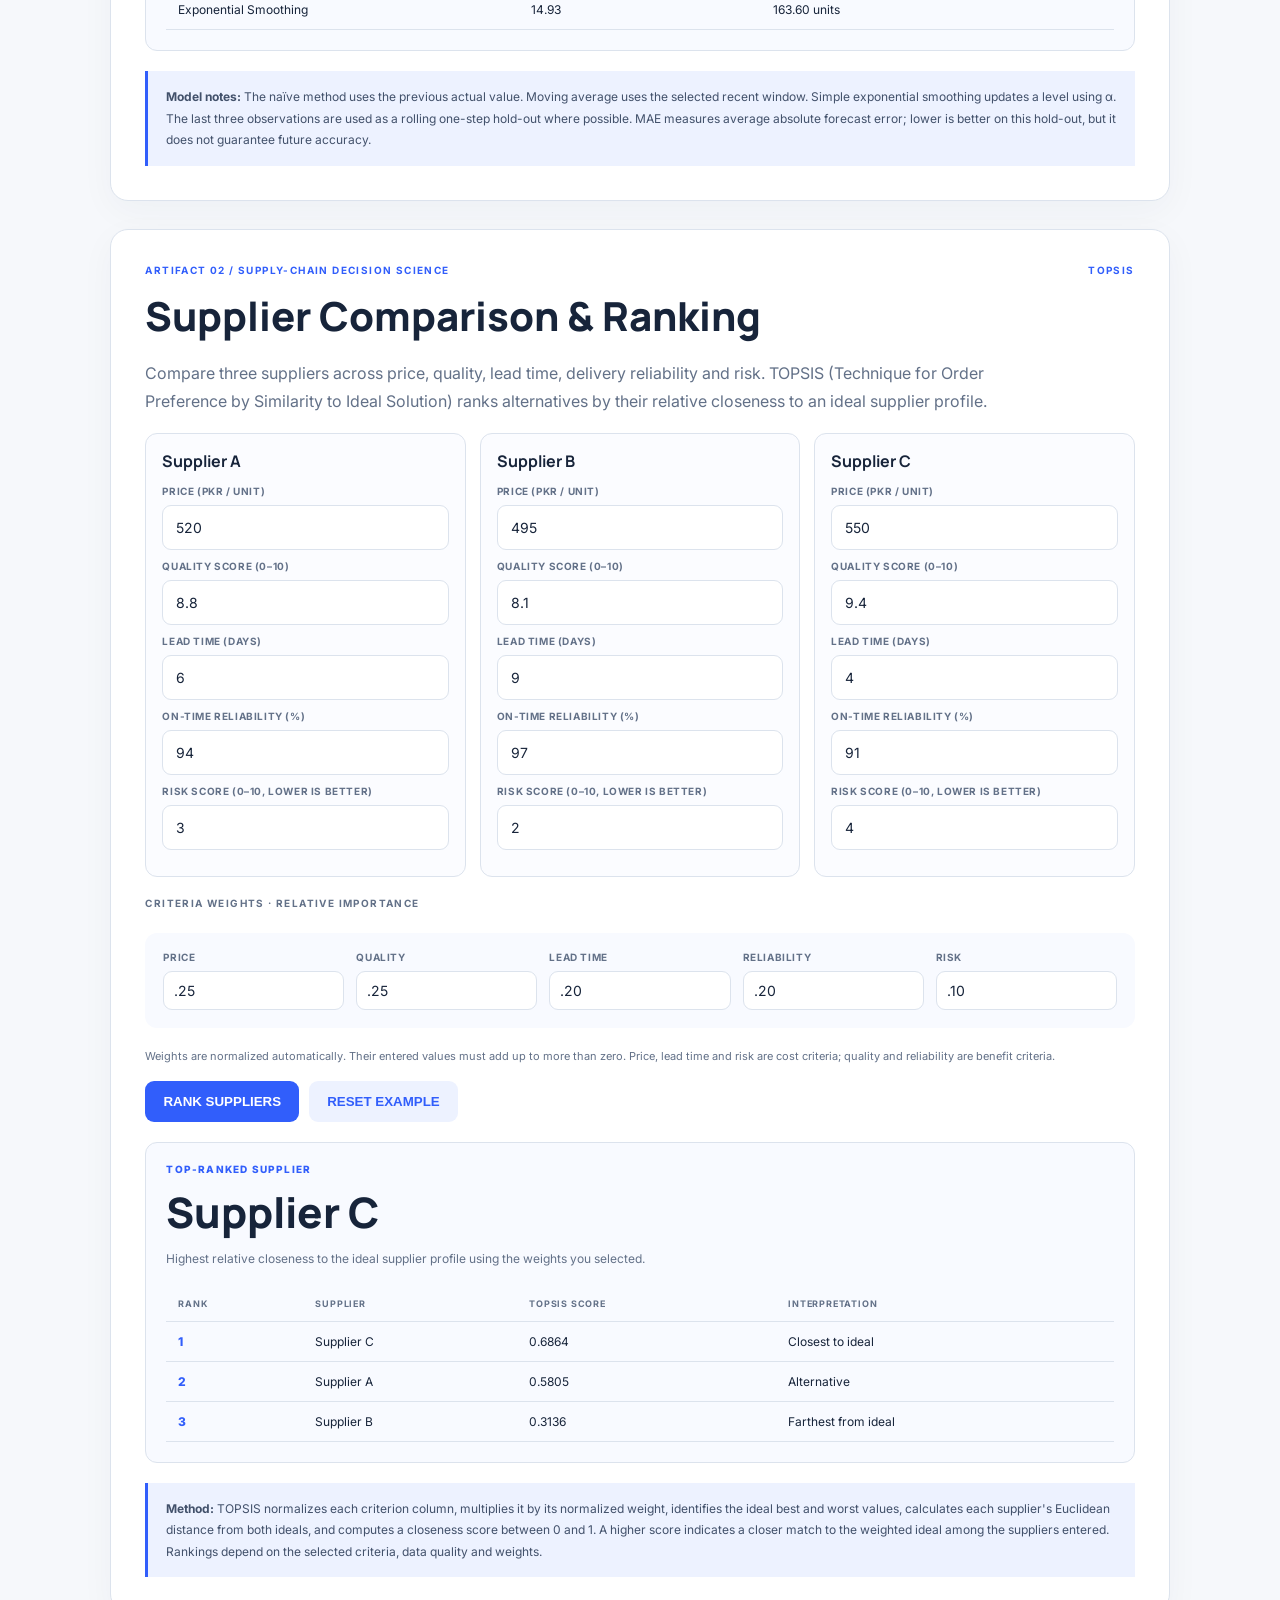
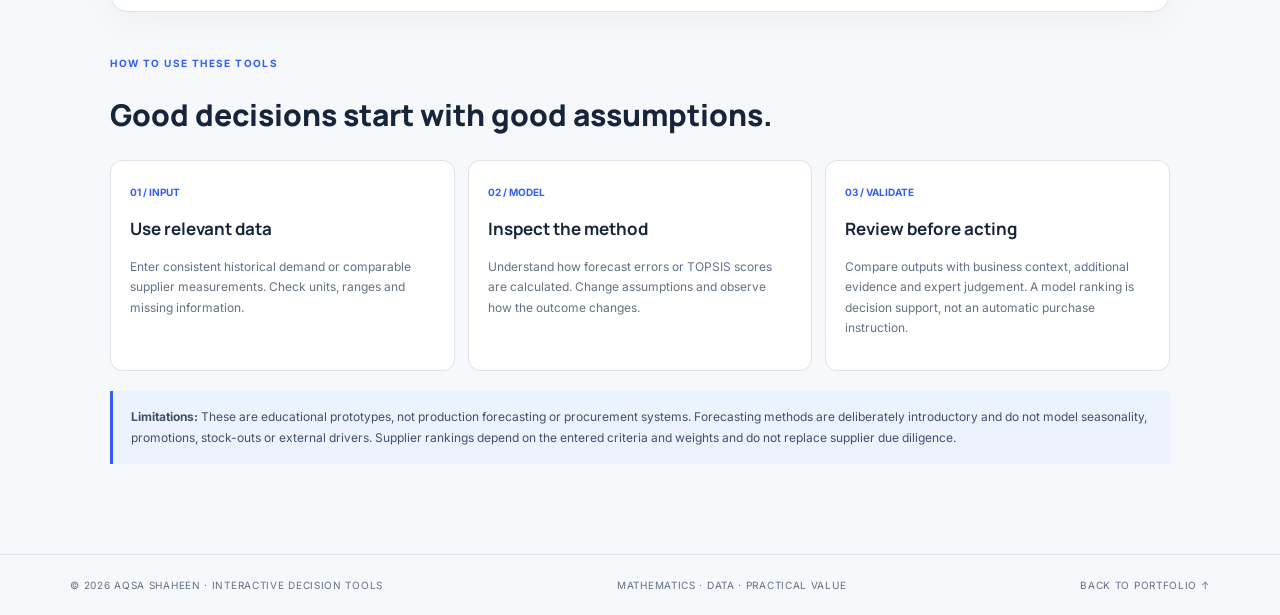
==== commit 1c124bd2: "Replace starter artifacts with demand forecasting and TOPSIS supplier tools" ====
--- a/artifact-lab.html
+++ b/artifact-lab.html
@@ -1,173 +1,124 @@
 <!DOCTYPE html>
 <html lang="en">
 <head>
-<meta charset="UTF-8"><meta name="viewport" content="width=device-width,initial-scale=1">
-<meta name="description" content="Interactive business decision tools by Aqsa Shaheen: inventory reorder planning and product profitability analysis.">
-<meta name="theme-color" content="#101712">
+<meta charset="UTF-8">
+<meta name="viewport" content="width=device-width, initial-scale=1">
+<meta name="description" content="Interactive demand forecasting and supplier decision tools by Aqsa Shaheen.">
+<meta name="theme-color" content="#f6f8fb">
 <title>Decision Tools Lab | Aqsa Shaheen</title>
-<link rel="preconnect" href="https://fonts.googleapis.com"><link rel="preconnect" href="https://fonts.gstatic.com" crossorigin>
+<link rel="preconnect" href="https://fonts.googleapis.com">
+<link rel="preconnect" href="https://fonts.gstatic.com" crossorigin>
 <link href="https://fonts.googleapis.com/css2?family=Manrope:wght@400;500;600;700;800&family=Inter:wght@400;500;600;700&display=swap" rel="stylesheet">
 <style>
-:root{--bg:#101712;--panel:#17231d;--panel2:#1e3026;--ink:#f3f4ed;--muted:#aebbb0;--lime:#b9f27c;--line:#35483a;--mono:'Inter',monospace;--display:'Inter',sans-serif}
-*{box-sizing:border-box}html{scroll-behavior:smooth}body{margin:0;background:var(--bg);color:var(--ink);font-family:var(--display)}a{color:inherit;text-decoration:none}.top{height:auto;min-height:76px;padding:18px 5.5vw;display:flex;align-items:center;justify-content:space-between;gap:20px;flex-wrap:wrap;border-bottom:1px solid var(--line);position:sticky;top:0;background:#101712ee;backdrop-filter:blur(16px);z-index:5}.brand{font-size:24px;font-weight:700;letter-spacing:-2px}.brand span{color:var(--lime)}nav{display:flex;gap:24px;flex-wrap:wrap}nav a,.mono,.eyebrow,.tag,footer{font:10px var(--mono);letter-spacing:1px}nav a{color:#c3c5b9}nav a:hover,.back{color:var(--lime)}main{max-width:1200px;margin:auto;padding:48px 6vw 100px}.back{font:10px var(--mono);letter-spacing:1px}.hero{padding:55px 0 65px;display:grid;grid-template-columns:1.15fr .85fr;gap:35px;align-items:center;border-bottom:1px solid var(--line)}.eyebrow{color:var(--lime);text-transform:uppercase}.hero h1{font-size:clamp(52px,8vw,100px);line-height:.92;letter-spacing:-.08em;margin:20px 0}.hero h1 em{font-style:normal;color:var(--lime)}.lead{max-width:680px;color:#b8bcae;font-size:16px;line-height:1.85}.hero-visual{min-height:260px;border:1px solid #59614a;background:radial-gradient(circle at 50% 50%,#303b25,#17231d 68%);display:flex;flex-direction:column;justify-content:space-between;padding:24px}.hero-visual strong{font-size:clamp(26px,4vw,43px);line-height:1.1;letter-spacing:-2px}.hero-visual small{font:9px var(--mono);color:var(--lime);letter-spacing:1px}.intro{padding:35px 0 20px;color:var(--muted);line-height:1.8;max-width:850px}.tools{display:grid;grid-template-columns:1fr 1fr;gap:18px;margin-top:20px}.tool{background:var(--panel);border:1px solid var(--line);padding:clamp(20px,3vw,32px);position:relative}.tool:before{content:"";position:absolute;left:0;top:0;width:55px;height:2px;background:var(--lime)}.tool-head{display:flex;justify-content:space-between;gap:12px;align-items:center}.tag{color:var(--lime);font-size:9px}.tool h2{font-size:clamp(25px,3vw,36px);letter-spacing:-1.5px;margin:17px 0 8px}.tool>p{font-size:13px;line-height:1.75;color:var(--muted);min-height:48px}.fields{display:grid;grid-template-columns:1fr 1fr;gap:14px;margin:25px 0}.field label{display:block;font:9px var(--mono);letter-spacing:.5px;color:#aeb4a1;margin-bottom:8px;text-transform:uppercase}.field input{width:100%;background:#0e100d;color:var(--ink);border:1px solid #41483a;padding:13px 12px;font:14px var(--mono);outline:none;border-radius:0}.field input:focus{border-color:var(--lime);box-shadow:0 0 0 2px #b9f27c20}.results{border:1px solid #47513a;background:#20271a;padding:18px;margin-top:12px}.result-label{font:9px var(--mono);color:var(--lime);letter-spacing:1px}.result-main{font-size:clamp(27px,4vw,42px);font-weight:600;letter-spacing:-2px;margin:7px 0}.result-sub{font-size:12px;color:#b7c0a7;line-height:1.7}.metrics{display:grid;grid-template-columns:repeat(2,1fr);gap:8px;margin-top:12px}.metric{background:#11140f;padding:13px}.metric small{display:block;color:#8f9982;font:8px var(--mono);letter-spacing:.7px}.metric strong{display:block;margin-top:7px;font:17px var(--mono);color:#f2f4e9}.status{display:inline-block;border:1px solid #849b45;color:var(--lime);padding:6px 8px;font:9px var(--mono);letter-spacing:.7px;margin-top:10px}.explain{border-top:1px solid var(--line);margin-top:22px;padding-top:16px;font-size:11px;line-height:1.8;color:#929a88}.method{margin-top:55px;border-top:1px solid var(--line);padding-top:30px}.method h2{font-size:30px;letter-spacing:-1px}.method-grid{display:grid;grid-template-columns:repeat(3,1fr);gap:12px}.method-card{padding:20px;border:1px solid var(--line);background:#151713}.method-card b{font:10px var(--mono);color:var(--lime)}.method-card h3{font-size:16px;margin:15px 0 8px}.method-card p{font-size:12px;line-height:1.8;color:var(--muted);margin:0}.disclaimer{border-left:2px solid var(--lime);padding:15px 18px;background:#191d16;color:#b5bba9;font-size:11px;line-height:1.8;margin-top:24px}footer{border-top:1px solid var(--line);padding:25px 6vw;color:#92998a;display:flex;justify-content:space-between;gap:15px;flex-wrap:wrap}footer a{color:var(--lime)}
-@media(max-width:800px){.hero{grid-template-columns:1fr}.tools{grid-template-columns:1fr}.method-grid{grid-template-columns:1fr 1fr}.hero-visual{min-height:190px}}@media(max-width:480px){main{padding-top:30px}.fields{grid-template-columns:1fr}.method-grid{grid-template-columns:1fr}nav{gap:12px}nav a{font-size:8px}}
-
-/* Shared Aqsa portfolio identity — aligned with the main portfolio */
-:root{--bg:#29252B;--panel:#353039;--panel2:#403944;--ink:#F5F0EA;--muted:#B9ADB4;--lime:#C99BA6;--line:#514750;--mono:'Inter',monospace;--display:'DM Sans',sans-serif}
-*{box-sizing:border-box}
-body{background:#29252B!important;color:#F5F0EA!important;font-family:'DM Sans',sans-serif!important}
-.top{background:rgba(41,37,43,.96)!important;border-color:#514750!important}
-.brand,.brand span{color:#C99BA6!important}
-.nav a,.back,.link{color:#DED5CE!important}
-.nav a:hover,.back:hover,.link:hover{color:#C99BA6!important}
-.eyebrow,.label,.visual small,.step b,.step:before,th{color:#C99BA6!important}
-.hero{border-color:#514750!important}
-.hero h1{font-family:'DM Sans',sans-serif!important;font-weight:700!important;letter-spacing:-.075em!important}
-.hero h1 em,h2 em{color:#C99BA6!important;font-family:'Manrope',serif!important;font-style:italic!important}
-.lead{color:#D4C9D0!important}
-.visual,.hero-visual{background:radial-gradient(circle at 50% 45%,#715765,#353039 72%)!important;border-color:#766475!important}
-.section{border-color:#514750!important}
-.section>p,.card p,.card li,td{color:#C9BDC5!important}
-.card,.step,.note,.tool,.method-card{background:#403944!important;border-color:#5A4D5A!important}
-.card h3,.step strong,.tool h2,.method h2,.method-card h3{color:#F5F0EA!important}
-.step{border-top-color:#C99BA6!important}
-.note{border-left-color:#C99BA6!important;color:#E4D9DF!important}
-.note strong{color:#C99BA6!important}
-th{border-color:#514750!important}
-td{border-color:#514750!important}
-footer{background:#29252B!important;border-color:#514750!important;color:#B9ADB4!important}
-footer a{color:#C99BA6!important}
-@media(max-width:760px){.top{padding:18px 22px!important}.nav{gap:14px!important}.nav a{font-size:9px!important}}
-
-
-/* Shared portfolio system: same palette, typography, navigation and spacing as the home page */
-:root{--bg:#29252B;--panel:#353039;--panel2:#403944;--ink:#F5F0EA;--muted:#B9ADB4;--lime:#C99BA6;--line:#514750;--mono:'Inter',monospace;--display:'DM Sans',sans-serif}
-body{background:#29252B!important;color:#F5F0EA!important;font-family:'DM Sans',sans-serif!important}
-.top{background:rgba(41,37,43,.97)!important;border-color:#514750!important;min-height:78px;padding:18px 5.5vw!important;backdrop-filter:blur(18px);z-index:100}
-.brand,.brand span{color:#F5F0EA!important}.brand span{color:#C99BA6!important}
-nav,.nav{align-items:center;gap:clamp(12px,2vw,28px)!important}
-nav a,.nav a,.back,.link{font:10px 'Inter',monospace!important;letter-spacing:1px;color:#DED5CE!important;text-decoration:none}
-nav a:hover,.nav a:hover,.back:hover,.link:hover{color:#C99BA6!important}
-main{max-width:1200px!important;padding:55px 5.5vw 100px!important}
-.hero{border-color:#514750!important}.hero h1{font-family:'DM Sans',sans-serif!important;font-weight:700!important;letter-spacing:-.075em!important}
-.hero h1 em,h2 em{color:#C99BA6!important;font-family:'Manrope',serif!important;font-style:italic!important}
-.eyebrow,.label,.visual small,.step b,th{color:#C99BA6!important}
-.lead{color:#D4C9D0!important}.visual,.hero-visual{background:radial-gradient(circle at 50% 45%,#715765,#353039 72%)!important;border-color:#766475!important}
-.section{border-color:#514750!important}.section>p,.card p,.card li,td{color:#C9BDC5!important}
-.card,.step,.note,.tool,.method-card{background:#403944!important;border-color:#5A4D5A!important}
-.note{border-left-color:#C99BA6!important;color:#E4D9DF!important}.note strong{color:#C99BA6!important}
-th,td{border-color:#514750!important}footer{background:#29252B!important;border-color:#514750!important;color:#B9ADB4!important}footer a{color:#C99BA6!important}
-@media(max-width:760px){.top{padding:16px 22px!important}.nav,nav{gap:12px!important}.nav a,nav a{font-size:8px!important}main{padding:35px 22px 75px!important}.hero{grid-template-columns:1fr!important}.hero h1{font-size:clamp(52px,13vw,82px)!important}}
-
-/* Shared light theme and full-name identity */
-:root{--bg:#f6f8fb;--panel:#fff;--panel2:#edf2f8;--ink:#17243a;--muted:#637188;--lime:#315efb;--line:#dce3ed}
-body{background:#f6f8fb!important;color:#17243a!important;font-family:'Inter',sans-serif!important}
-.top,.site-header{background:rgba(255,255,255,.96)!important;border-color:#dce3ed!important}
-.brand{color:#17243a!important;font-family:'Manrope',sans-serif!important;font-weight:800!important;letter-spacing:-.5px!important}
-.brand span{color:#315efb!important}
-nav a,.nav a,.back,footer{color:#637188!important}
-nav a:hover,.nav a:hover,.back:hover{color:#315efb!important}
-.hero h1,.section h2,.tool h2,.method h2{color:#17243a!important;font-family:'Manrope',sans-serif!important}
-.hero h1 em,h2 em,.eyebrow,.label,.tag,.tool-head .tag,.hero-visual small,.visual small{color:#315efb!important}
-.lead,.intro,.section>p,.card p,.card li{color:#637188!important}
-.hero-visual,.visual,.project-visual{background:linear-gradient(145deg,#eaf0ff,#f8faff)!important;border-color:#dce3ed!important;color:#17243a!important}
-.card,.tool,.tool-card,.method-card,.step{background:#fff!important;border-color:#dce3ed!important;color:#17243a!important}
-.step{border-top-color:#315efb!important}
-.note,.disclaimer,.results{background:#edf2ff!important;border-color:#d9e3ff!important;color:#42516b!important}
-.result-label,.result-sub,.metric small,.status{color:#315efb!important}
-.field input{background:#fff!important;color:#17243a!important;border-color:#dce3ed!important}
-.field input:focus{border-color:#315efb!important;box-shadow:0 0 0 2px #315efb20!important}
-.metric{background:#f6f8fb!important}
-.metric strong{color:#17243a!important}
-.status{border-color:#315efb!important}
-footer{border-color:#dce3ed!important}
-
-/* Page-specific section tabs — high-contrast dark navigation */
-html{scroll-behavior:smooth}.section-tabs{position:sticky;top:0;z-index:90;display:flex;gap:9px;align-items:center;overflow-x:auto;white-space:nowrap;padding:13px max(5.5vw,20px);background:rgba(10,17,31,.97);border-bottom:1px solid #29415e;backdrop-filter:blur(16px);scrollbar-width:thin;scrollbar-color:#35d9ff #101b2e}.section-tabs a{display:inline-flex;align-items:center;padding:10px 15px;border:1px solid #3c5878;border-radius:9px;color:#f1f7ff;background:#182840;text-decoration:none;font:800 10px 'Inter',sans-serif;letter-spacing:.075em;transition:background .2s,border-color .2s,color .2s,transform .2s;box-shadow:inset 0 1px 0 #ffffff0b}.section-tabs a:hover,.section-tabs a:focus{background:#087e9c;color:#fff;border-color:#35d9ff;transform:translateY(-1px);box-shadow:0 5px 18px #00c8ff24}.section-tabs a:focus-visible{outline:2px solid #35d9ff;outline-offset:3px}section[id]{scroll-margin-top:88px}@media(max-width:760px){.section-tabs{padding:11px 18px;gap:7px}.section-tabs a{font-size:9px;padding:9px 12px}}
-</style><link rel="stylesheet" href="subpage-theme.css">
+:root{--bg:#f6f8fb;--panel:#fff;--soft:#edf2ff;--ink:#17243a;--muted:#637188;--accent:#315efb;--line:#dce3ed;--green:#147d59;--red:#b54747}
+*{box-sizing:border-box}html{scroll-behavior:smooth}body{margin:0;background:var(--bg);color:var(--ink);font-family:Inter,sans-serif}a{color:inherit;text-decoration:none}
+.site-header{position:sticky;top:0;z-index:20;background:#ffffffed;backdrop-filter:blur(14px);border-bottom:1px solid var(--line);padding:18px 5.5vw;display:flex;align-items:center;justify-content:space-between;gap:20px;flex-wrap:wrap}.brand{font:800 18px Manrope,sans-serif}.header-note{font-size:10px;letter-spacing:1.5px;color:var(--muted)}.nav-links{display:flex;gap:18px;flex-wrap:wrap}.nav-links a{font-size:10px;letter-spacing:1px;color:var(--muted)}.nav-links a:hover{color:var(--accent)}
+main{max-width:1200px;margin:auto;padding:54px 5.5vw 90px}.back{font-size:11px;color:var(--muted)}.hero{display:grid;grid-template-columns:1.2fr .8fr;gap:35px;align-items:center;padding:38px 0 30px;border-bottom:1px solid var(--line)}.eyebrow,.meta,.tag{font-size:10px;letter-spacing:1.4px;color:var(--accent);font-weight:700}.hero h1{font:800 clamp(48px,7vw,82px)/.98 Manrope,sans-serif;letter-spacing:-4px;margin:18px 0}.hero h1 em{color:var(--accent);font-style:normal}.lead{font-size:17px;line-height:1.8;color:var(--muted);max-width:680px}.hero-panel{background:linear-gradient(145deg,#eaf0ff,#fff);border:1px solid var(--line);border-radius:18px;padding:28px;min-height:230px;display:flex;flex-direction:column;justify-content:space-between}.hero-panel strong{font:800 clamp(24px,3vw,36px)/1.2 Manrope}.hero-panel small{font-size:10px;letter-spacing:1.2px;color:var(--accent)}.intro{color:var(--muted);line-height:1.8;margin:24px 0 38px}.tool{background:var(--panel);border:1px solid var(--line);border-radius:18px;padding:clamp(20px,3vw,34px);margin:28px 0;box-shadow:0 10px 35px #1c31500a}.tool-head{display:flex;justify-content:space-between;gap:15px;align-items:center}.tool h2{font:800 clamp(27px,4vw,40px) Manrope;margin:12px 0}.tool>p{color:var(--muted);line-height:1.75;max-width:850px}.field-grid{display:grid;grid-template-columns:repeat(3,1fr);gap:15px;margin:22px 0}.field label{display:block;font-size:10px;letter-spacing:.6px;color:var(--muted);font-weight:700;margin-bottom:8px}.field input,.field textarea{width:100%;padding:13px;border:1px solid var(--line);border-radius:9px;background:#fff;color:var(--ink);font:14px Inter;outline:none}.field input:focus,.field textarea:focus{border-color:var(--accent);box-shadow:0 0 0 3px #315efb18}.field textarea{min-height:100px;resize:vertical;line-height:1.6}.hint{font-size:11px;color:var(--muted);line-height:1.6;margin-top:7px}.actions{display:flex;gap:10px;flex-wrap:wrap;margin:16px 0}.btn{border:0;border-radius:9px;padding:13px 18px;background:var(--accent);color:white;font-weight:700;cursor:pointer}.btn.secondary{background:var(--soft);color:var(--accent)}.results{background:#f8faff;border:1px solid var(--line);border-radius:12px;padding:20px;margin-top:20px}.result-title{font-size:10px;letter-spacing:1.2px;color:var(--accent);font-weight:800}.big{font:800 clamp(28px,4vw,42px) Manrope;margin:8px 0}.muted{color:var(--muted);font-size:12px;line-height:1.7}.metrics{display:grid;grid-template-columns:repeat(3,1fr);gap:10px;margin-top:15px}.metric{padding:14px;background:white;border:1px solid var(--line);border-radius:9px}.metric small{display:block;font-size:9px;letter-spacing:.8px;color:var(--muted)}.metric strong{display:block;font:700 20px Manrope;margin-top:7px}.table-wrap{overflow-x:auto;margin-top:16px}table{width:100%;border-collapse:collapse;font-size:12px}th,td{text-align:left;padding:12px;border-bottom:1px solid var(--line);white-space:nowrap}th{color:var(--muted);font-size:9px;letter-spacing:.8px}.rank{color:var(--accent);font-weight:800}.supplier-grid{display:grid;grid-template-columns:repeat(3,1fr);gap:14px;margin:18px 0}.supplier{border:1px solid var(--line);border-radius:12px;padding:16px;background:#fbfcff}.supplier h3{font:700 16px Manrope;margin:0 0 13px}.supplier .field{margin:10px 0}.weights{display:grid;grid-template-columns:repeat(5,1fr);gap:12px;margin:20px 0;padding:18px;background:#f8faff;border-radius:12px}.weights .field input{padding:10px}.note{border-left:3px solid var(--accent);padding:15px 18px;background:var(--soft);color:#42516b;font-size:12px;line-height:1.8;margin-top:20px}.method{margin-top:45px}.method h2{font:800 30px Manrope}.method-grid{display:grid;grid-template-columns:repeat(3,1fr);gap:13px}.method-card{background:white;border:1px solid var(--line);border-radius:12px;padding:19px}.method-card b{color:var(--accent);font-size:10px}.method-card h3{font:700 17px Manrope}.method-card p{font-size:12px;line-height:1.7;color:var(--muted)}footer{border-top:1px solid var(--line);padding:24px 5.5vw;display:flex;justify-content:space-between;gap:15px;flex-wrap:wrap;color:var(--muted);font-size:10px;letter-spacing:.7px}
+@media(max-width:760px){.hero{grid-template-columns:1fr}.field-grid,.supplier-grid{grid-template-columns:1fr 1fr}.weights{grid-template-columns:repeat(2,1fr)}.method-grid{grid-template-columns:1fr}.header-note{display:none}}@media(max-width:480px){main{padding:32px 20px 65px}.field-grid,.supplier-grid,.metrics{grid-template-columns:1fr}.hero h1{letter-spacing:-2px}.nav-links{gap:10px}.nav-links a{font-size:9px}}
+</style>
 </head>
 <body>
 <header class="site-header">
-  <a class="brand" href="index.html#top" aria-label="Aqsa Shaheen home">Aqsa Shaheen</a>
-  <span class="header-note">AI · DATA · MATHEMATICS</span>
-  <nav class="nav-links" aria-label="Main navigation">
-    <a href="index.html#top">HOME</a>
-    <a href="index.html#about">ABOUT</a>
-    <a href="index.html#work">PROJECTS</a>
-    <a href="index.html#toolkit">SKILLS</a>
-    <a href="index.html#services">DELIVER</a>
-    <a href="index.html#experience">EXPERIENCE</a>
-    <a href="machine-learning.html">ML</a>
-    <a href="optimization.html">OPTIMIZATION</a>
-    <a href="artifact-lab.html">ARTIFACT</a>
-    <a href="ml-landscape.html">ML LANDSCAPE</a>
-    <a href="index.html#contact">CONTACT</a>
-  </nav>
-</header><nav class="section-tabs" aria-label="Page sections"><a href="#artifact-inventory-planner">INVENTORY PLANNER</a><a href="#artifact-method">HOW IT WORKS</a></nav>
+<a class="brand" href="index.html">Aqsa Shaheen</a><span class="header-note">MATHEMATICS · DATA · DECISION SCIENCE</span>
+<nav class="nav-links" aria-label="Main navigation"><a href="index.html#top">HOME</a><a href="index.html#about">ABOUT</a><a href="index.html#work">PROJECTS</a><a href="index.html#toolkit">SKILLS</a><a href="machine-learning.html">ML</a><a href="optimization.html">OPTIMIZATION</a><a href="artifact-lab.html">ARTIFACTS</a><a href="index.html#contact">CONTACT</a></nav>
+</header>
 <main>
 <a class="back" href="index.html">← BACK TO PORTFOLIO</a>
-<section class="hero"><div><p class="eyebrow">01 / INTERACTIVE BUSINESS TOOLS</p><h1>From data<br>to <em>decisions.</em></h1><p class="lead">A collection of original, browser-based decision tools. Change the inputs, explore the calculations and see how mathematical thinking can support everyday business questions.</p></div><div class="hero-visual"><small>IJ DECISION TOOLS LAB INSPIRATION · ORIGINAL DEMONSTRATIONS</small><strong>Question the inputs.<br>Model the trade-offs.<br><em style="color:var(--lime)">Explain the decision.</em></strong><small>MATHEMATICS × DATA × BUSINESS</small></div></section>
-<p class="intro">These are interactive educational prototypes built for demonstration. They use the values you enter in your browser; no information is uploaded or saved.</p>
-<section class="tools" aria-label="Interactive business calculators" id="artifact-inventory-planner">
-<article class="tool">
-<div class="tool-head"><span class="tag">ARTIFACT 01 / RETAIL & INVENTORY</span><span class="mono">01</span></div>
-<h2>Inventory Reorder Planner</h2>
-<p>Estimate when stock may need replenishment and how much to order using average demand, supplier lead time and a safety buffer.</p>
-<div class="fields">
-<div class="field"><label for="dailyDemand">Average daily demand (units)</label><input id="dailyDemand" type="number" min="0" step="0.1" value="18"></div>
-<div class="field"><label for="leadTime">Supplier lead time (days)</label><input id="leadTime" type="number" min="0" step="1" value="7"></div>
-<div class="field"><label for="safetyStock">Safety stock (units)</label><input id="safetyStock" type="number" min="0" step="1" value="30"></div>
-<div class="field"><label for="currentStock">Current available stock</label><input id="currentStock" type="number" min="0" step="1" value="145"></div>
-<div class="field"><label for="reviewPeriod">Review period (days)</label><input id="reviewPeriod" type="number" min="0" step="1" value="7"></div>
-<div class="field"><label for="packSize">Order pack size (units)</label><input id="packSize" type="number" min="1" step="1" value="1"></div>
+<section class="hero"><div><p class="eyebrow">INTERACTIVE DECISION TOOLS / 2026</p><h1>From evidence<br>to <em>decisions.</em></h1><p class="lead">Two browser-based business tools exploring demand forecasting and multi-criteria supplier selection. Adjust the assumptions, inspect the calculations and compare the outcomes.</p></div><div class="hero-panel"><small>MATHEMATICS × DATA × OPERATIONS</small><strong>Forecast demand.<br>Evaluate suppliers.<br><span style="color:var(--accent)">Make decisions clearer.</span></strong><small>INTERACTIVE EDUCATIONAL PROTOTYPES</small></div></section>
+<p class="intro">These tools are original educational implementations inspired by practical decision-support themes. Calculations run in your browser; values are not uploaded or saved. Use suitable real data and validate assumptions before making operational decisions.</p>
+
+<section class="tool" id="demand-forecast">
+<div class="tool-head"><span class="tag">ARTIFACT 01 / OPERATIONS ANALYTICS</span><span class="meta">FORECASTING</span></div>
+<h2>Demand Forecast Workbench</h2>
+<p>Enter historical demand in chronological order. The workbench compares a naïve forecast, a moving average and simple exponential smoothing using a rolling hold-out evaluation, then produces a next-period estimate from the method with the lowest mean absolute error (MAE).</p>
+<div class="field-grid">
+<div class="field" style="grid-column:1/-1"><label for="demandSeries">HISTORICAL DEMAND (comma-separated units)</label><textarea id="demandSeries">120, 128, 125, 140, 136, 150, 147, 158, 162, 155, 171, 178</textarea><div class="hint">Enter at least 6 non-negative numbers in time order, such as weekly or monthly sales. Use one consistent time interval.</div></div>
+<div class="field"><label for="forecastAlpha">SMOOTHING FACTOR (α)</label><input id="forecastAlpha" type="number" min="0.05" max="0.95" step="0.05" value="0.30"><div class="hint">A value between 0 and 1. Higher values react more to recent demand.</div></div>
+<div class="field"><label for="movingWindow">MOVING AVERAGE WINDOW</label><input id="movingWindow" type="number" min="2" max="8" step="1" value="3"><div class="hint">Number of recent observations used in the moving average.</div></div>
 </div>
-<div class="results" aria-live="polite"><div class="result-label">RECOMMENDED REPLENISHMENT</div><div class="result-main" id="reorderQty">0 units</div><div class="result-sub" id="reorderMessage">Enter values to calculate a replenishment estimate.</div><div class="metrics"><div class="metric"><small>REORDER POINT</small><strong id="reorderPoint">0</strong></div><div class="metric"><small>ESTIMATED DAYS OF COVER</small><strong id="daysCover">0</strong></div></div><span class="status" id="stockStatus">CHECKING STOCK</span></div>
-<div class="explain"><strong>Model:</strong> Reorder point = (average daily demand × lead time) + safety stock. Target stock also covers the review period. Suggested order is rounded up to the selected pack size.</div>
-</article>
-<article class="tool">
-<div class="tool-head"><span class="tag">ARTIFACT 02 / PRODUCT & FINANCE</span><span class="mono">02</span></div>
-<h2>Product Profitability Calculator</h2>
-<p>Estimate unit contribution, gross profit and margin from a product's selling price, direct unit cost and sales volume.</p>
-<div class="fields">
-<div class="field"><label for="sellingPrice">Selling price per unit (PKR)</label><input id="sellingPrice" type="number" min="0" step="0.01" value="1500"></div>
-<div class="field"><label for="unitCost">Direct cost per unit (PKR)</label><input id="unitCost" type="number" min="0" step="0.01" value="930"></div>
-<div class="field"><label for="unitsSold">Units sold in period</label><input id="unitsSold" type="number" min="0" step="1" value="240"></div>
-<div class="field"><label for="fixedCosts">Other fixed costs (PKR)</label><input id="fixedCosts" type="number" min="0" step="0.01" value="45000"></div>
+<div class="actions"><button class="btn" id="runForecast">RUN FORECAST COMPARISON</button><button class="btn secondary" id="resetForecast">RESET EXAMPLE</button></div>
+<div class="results" aria-live="polite"><div class="result-title">BEST METHOD BY HOLD-OUT MAE</div><div class="big" id="bestMethod">Moving Average</div><div class="muted" id="forecastMessage">Run the comparison to evaluate the methods.</div><div class="metrics"><div class="metric"><small>NEXT-PERIOD FORECAST</small><strong id="nextForecast">—</strong></div><div class="metric"><small>BEST HOLD-OUT MAE</small><strong id="bestMae">—</strong></div><div class="metric"><small>OBSERVATIONS</small><strong id="observationCount">12</strong></div></div>
+<div class="table-wrap"><table><thead><tr><th>METHOD</th><th>HOLD-OUT MAE</th><th>NEXT-PERIOD FORECAST</th></tr></thead><tbody id="forecastRows"><tr><td colspan="3">Run the comparison to see results.</td></tr></tbody></table></div></div>
+<div class="note"><strong>Model notes:</strong> The naïve method uses the previous actual value. Moving average uses the selected recent window. Simple exponential smoothing updates a level using α. The last three observations are used as a rolling one-step hold-out where possible. MAE measures average absolute forecast error; lower is better on this hold-out, but it does not guarantee future accuracy.</div>
+</section>
+
+<section class="tool" id="supplier-topsis">
+<div class="tool-head"><span class="tag">ARTIFACT 02 / SUPPLY-CHAIN DECISION SCIENCE</span><span class="meta">TOPSIS</span></div>
+<h2>Supplier Comparison &amp; Ranking</h2>
+<p>Compare three suppliers across price, quality, lead time, delivery reliability and risk. TOPSIS (Technique for Order Preference by Similarity to Ideal Solution) ranks alternatives by their relative closeness to an ideal supplier profile.</p>
+<div class="supplier-grid">
+<div class="supplier"><h3>Supplier A</h3><div class="field"><label for="aPrice">PRICE (PKR / UNIT)</label><input id="aPrice" type="number" min="0.01" value="520"></div><div class="field"><label for="aQuality">QUALITY SCORE (0–10)</label><input id="aQuality" type="number" min="0" max="10" step=".1" value="8.8"></div><div class="field"><label for="aLead">LEAD TIME (DAYS)</label><input id="aLead" type="number" min="0" value="6"></div><div class="field"><label for="aReliability">ON-TIME RELIABILITY (%)</label><input id="aReliability" type="number" min="0" max="100" value="94"></div><div class="field"><label for="aRisk">RISK SCORE (0–10, LOWER IS BETTER)</label><input id="aRisk" type="number" min="0" max="10" step=".1" value="3"></div></div>
+<div class="supplier"><h3>Supplier B</h3><div class="field"><label for="bPrice">PRICE (PKR / UNIT)</label><input id="bPrice" type="number" min="0.01" value="495"></div><div class="field"><label for="bQuality">QUALITY SCORE (0–10)</label><input id="bQuality" type="number" min="0" max="10" step=".1" value="8.1"></div><div class="field"><label for="bLead">LEAD TIME (DAYS)</label><input id="bLead" type="number" min="0" value="9"></div><div class="field"><label for="bReliability">ON-TIME RELIABILITY (%)</label><input id="bReliability" type="number" min="0" max="100" value="97"></div><div class="field"><label for="bRisk">RISK SCORE (0–10, LOWER IS BETTER)</label><input id="bRisk" type="number" min="0" max="10" step=".1" value="2"></div></div>
+<div class="supplier"><h3>Supplier C</h3><div class="field"><label for="cPrice">PRICE (PKR / UNIT)</label><input id="cPrice" type="number" min="0.01" value="550"></div><div class="field"><label for="cQuality">QUALITY SCORE (0–10)</label><input id="cQuality" type="number" min="0" max="10" step=".1" value="9.4"></div><div class="field"><label for="cLead">LEAD TIME (DAYS)</label><input id="cLead" type="number" min="0" value="4"></div><div class="field"><label for="cReliability">ON-TIME RELIABILITY (%)</label><input id="cReliability" type="number" min="0" max="100" value="91"></div><div class="field"><label for="cRisk">RISK SCORE (0–10, LOWER IS BETTER)</label><input id="cRisk" type="number" min="0" max="10" step=".1" value="4"></div></div>
 </div>
-<div class="results" aria-live="polite"><div class="result-label">ESTIMATED PERIOD RESULT</div><div class="result-main" id="netResult">PKR 0</div><div class="result-sub" id="profitMessage">Enter values to calculate product profitability.</div><div class="metrics"><div class="metric"><small>UNIT CONTRIBUTION</small><strong id="unitContribution">PKR 0</strong></div><div class="metric"><small>GROSS MARGIN</small><strong id="grossMargin">0%</strong></div><div class="metric"><small>BREAK-EVEN UNITS</small><strong id="breakEven">0</strong></div><div class="metric"><small>REVENUE</small><strong id="revenue">PKR 0</strong></div></div></div>
-<div class="explain"><strong>Model:</strong> Unit contribution = selling price − direct unit cost. Estimated result = (unit contribution × units sold) − fixed costs. This is a simplified contribution model, not a full accounting statement.</div>
-</article>
+<p class="meta">CRITERIA WEIGHTS · RELATIVE IMPORTANCE</p>
+<div class="weights">
+<div class="field"><label for="wPrice">PRICE</label><input id="wPrice" type="number" min="0" step=".05" value=".25"></div>
+<div class="field"><label for="wQuality">QUALITY</label><input id="wQuality" type="number" min="0" step=".05" value=".25"></div>
+<div class="field"><label for="wLead">LEAD TIME</label><input id="wLead" type="number" min="0" step=".05" value=".20"></div>
+<div class="field"><label for="wReliability">RELIABILITY</label><input id="wReliability" type="number" min="0" step=".05" value=".20"></div>
+<div class="field"><label for="wRisk">RISK</label><input id="wRisk" type="number" min="0" step=".05" value=".10"></div>
+</div>
+<div class="hint">Weights are normalized automatically. Their entered values must add up to more than zero. Price, lead time and risk are cost criteria; quality and reliability are benefit criteria.</div>
+<div class="actions"><button class="btn" id="rankSuppliers">RANK SUPPLIERS</button><button class="btn secondary" id="resetSuppliers">RESET EXAMPLE</button></div>
+<div class="results" aria-live="polite"><div class="result-title">TOP-RANKED SUPPLIER</div><div class="big" id="winner">Supplier A</div><div class="muted" id="winnerMessage">Run TOPSIS to calculate the ranking.</div><div class="table-wrap"><table><thead><tr><th>RANK</th><th>SUPPLIER</th><th>TOPSIS SCORE</th><th>INTERPRETATION</th></tr></thead><tbody id="supplierRows"><tr><td colspan="4">Run the ranking to see results.</td></tr></tbody></table></div></div>
+<div class="note"><strong>Method:</strong> TOPSIS normalizes each criterion column, multiplies it by its normalized weight, identifies the ideal best and worst values, calculates each supplier's Euclidean distance from both ideals, and computes a closeness score between 0 and 1. A higher score indicates a closer match to the weighted ideal among the suppliers entered. Rankings depend on the selected criteria, data quality and weights.</div>
 </section>
-<section class="method" id="artifact-method"><p class="eyebrow">HOW TO READ THE OUTPUT</p><h2>Every number needs <em style="color:var(--lime)">context.</em></h2><div class="method-grid">
-<article class="method-card"><b>01 / INPUTS</b><h3>Check assumptions</h3><p>Use realistic units and a relevant time period. A daily demand estimate should be based on suitable historical data.</p></article>
-<article class="method-card"><b>02 / MODEL</b><h3>Understand the formula</h3><p>The calculator applies a transparent formula. It does not learn from data or guarantee a future outcome.</p></article>
-<article class="method-card"><b>03 / DECISION</b><h3>Review before acting</h3><p>Consider supplier delays, pending purchase orders, seasonal demand, taxes, discounts and other costs before making a business decision.</p></article>
-</div><div class="disclaimer"><strong>Limitations:</strong> These tools are learning prototypes, not production systems or professional financial advice. Inventory calculations assume steady average demand and do not account for existing purchase orders, variable lead times or seasonality. Profitability estimates exclude taxes, returns, overhead allocation and other costs unless entered as fixed costs.</div></section>
+
+<section class="method"><p class="eyebrow">HOW TO USE THESE TOOLS</p><h2>Good decisions start with good assumptions.</h2><div class="method-grid">
+<article class="method-card"><b>01 / INPUT</b><h3>Use relevant data</h3><p>Enter consistent historical demand or comparable supplier measurements. Check units, ranges and missing information.</p></article>
+<article class="method-card"><b>02 / MODEL</b><h3>Inspect the method</h3><p>Understand how forecast errors or TOPSIS scores are calculated. Change assumptions and observe how the outcome changes.</p></article>
+<article class="method-card"><b>03 / VALIDATE</b><h3>Review before acting</h3><p>Compare outputs with business context, additional evidence and expert judgement. A model ranking is decision support, not an automatic purchase instruction.</p></article>
+</div><div class="note"><strong>Limitations:</strong> These are educational prototypes, not production forecasting or procurement systems. Forecasting methods are deliberately introductory and do not model seasonality, promotions, stock-outs or external drivers. Supplier rankings depend on the entered criteria and weights and do not replace supplier due diligence.</div></section>
 </main>
-<footer><span>© 2026 AQSA SHAHEEN · BUSINESS DECISION TOOLS LAB</span><span>THINK CLEAR. BUILD USEFUL.</span><a href="index.html">BACK TO PORTFOLIO ↑</a></footer>
+<footer><span>© 2026 AQSA SHAHEEN · INTERACTIVE DECISION TOOLS</span><span>MATHEMATICS · DATA · PRACTICAL VALUE</span><a href="index.html">BACK TO PORTFOLIO ↑</a></footer>
 <script>
-const number=(id)=>Math.max(0,Number(document.getElementById(id).value)||0);
-const fmt=(n,d=0)=>new Intl.NumberFormat('en-PK',{maximumFractionDigits:d,minimumFractionDigits:d}).format(n);
-function updateInventory(){
- const demand=number('dailyDemand'),lead=number('leadTime'),safety=number('safetyStock'),stock=number('currentStock'),review=number('reviewPeriod'),pack=Math.max(1,number('packSize'));
- const point=demand*lead+safety,target=demand*(lead+review)+safety,raw=Math.max(0,target-stock),qty=Math.ceil(raw/pack)*pack,cover=demand>0?stock/demand:null;
- document.getElementById('reorderPoint').textContent=fmt(point);
- document.getElementById('daysCover').textContent=cover===null?'—':fmt(cover,1)+' days';
- document.getElementById('reorderQty').textContent=fmt(qty)+' units';
- const status=stock<=point?'REORDER REVIEW':'STOCK ABOVE REORDER POINT';
- document.getElementById('stockStatus').textContent=status;
- document.getElementById('reorderMessage').textContent=qty>0?'Suggested order to cover lead time plus the next review period. Check open purchase orders before placing an order.':'No replenishment is indicated by these assumptions at this time.';
+const $=id=>document.getElementById(id);
+const n=id=>Number($(id).value);
+const fmt=(v,d=2)=>Number(v).toLocaleString('en-PK',{maximumFractionDigits:d,minimumFractionDigits:d});
+function parseSeries(){const raw=$('demandSeries').value.trim();const values=raw.split(/[ ,;\n\t]+/).filter(Boolean).map(Number);if(values.length<6||values.some(v=>!Number.isFinite(v)||v<0))throw new Error('Please enter at least 6 valid non-negative numbers, separated by commas or spaces.');return values;}
+function forecastRun(){
+ try{
+  const y=parseSeries(),alpha=n('forecastAlpha'),windowSize=Math.floor(n('movingWindow'));
+  if(!(alpha>0&&alpha<1))throw new Error('Smoothing factor α must be between 0 and 1.');
+  if(!(windowSize>=2&&windowSize<y.length))throw new Error('Moving-average window must be at least 2 and smaller than the number of observations.');
+  const naive=[],moving=[],ses=[],actual=[];
+  for(let t=Math.max(windowSize, y.length-3);t<y.length;t++){
+   naive.push(y[t-1]);moving.push(y.slice(Math.max(0,t-windowSize),t).reduce((a,b)=>a+b,0)/Math.min(windowSize,t)); 
+   let level=y[0];for(let j=1;j<t;j++)level=alpha*y[j]+(1-alpha)*level;ses.push(level);actual.push(y[t]);
+  }
+  const methods=[
+   {name:'Naïve',errors:naive.map((v,i)=>Math.abs(actual[i]-v)),next:y[y.length-1]},
+   {name:'Moving Average',errors:moving.map((v,i)=>Math.abs(actual[i]-v)),next:y.slice(-windowSize).reduce((a,b)=>a+b,0)/windowSize},
+   {name:'Exponential Smoothing',errors:ses.map((v,i)=>Math.abs(actual[i]-v)),next:(()=>{let level=y[0];for(let j=1;j<y.length;j++)level=alpha*y[j]+(1-alpha)*level;return level;})()}
+  ];
+  methods.forEach(m=>m.mae=m.errors.reduce((a,b)=>a+b,0)/m.errors.length);
+  methods.sort((a,b)=>a.mae-b.mae);
+  $('bestMethod').textContent=methods[0].name;$('nextForecast').textContent=fmt(methods[0].next)+' units';$('bestMae').textContent=fmt(methods[0].mae);$('observationCount').textContent=y.length;
+  $('forecastMessage').textContent='Selected using '+actual.length+' rolling hold-out forecast(s). This is a model comparison, not a guarantee of future demand.';
+  $('forecastRows').innerHTML=methods.map((m,i)=>'<tr><td>'+(i+1===1?'★ ':'')+m.name+'</td><td>'+fmt(m.mae)+'</td><td>'+fmt(m.next)+' units</td></tr>').join('');
+ }catch(e){$('bestMethod').textContent='Check your inputs';$('forecastMessage').textContent=e.message;$('nextForecast').textContent='—';$('bestMae').textContent='—';}
 }
-function updateProfit(){
- const price=number('sellingPrice'),cost=number('unitCost'),units=number('unitsSold'),fixed=number('fixedCosts'),contribution=price-cost,revenue=price*units,gross=contribution*units,result=gross-fixed,margin=price>0?(contribution/price)*100:0,be=contribution>0?Math.ceil(fixed/contribution):null;
- document.getElementById('netResult').textContent='PKR '+fmt(result,2);
- document.getElementById('unitContribution').textContent='PKR '+fmt(contribution,2);
- document.getElementById('grossMargin').textContent=fmt(margin,1)+'%';
- document.getElementById('breakEven').textContent=be===null?'—':fmt(be);
- document.getElementById('revenue').textContent='PKR '+fmt(revenue,2);
- document.getElementById('profitMessage').textContent=result>=0?'Estimated contribution after entered fixed costs is positive.':'Estimated contribution after entered fixed costs is negative; review price, costs and volume.';
+function supplierRun(){
+ const names=['Supplier A','Supplier B','Supplier C'],prefix=['a','b','c'];
+ const data=prefix.map(p=>[n(p+'Price'),n(p+'Quality'),n(p+'Lead'),n(p+'Reliability'),n(p+'Risk')]);
+ const weights=[n('wPrice'),n('wQuality'),n('wLead'),n('wReliability'),n('wRisk')];
+ if(data.some(r=>r.some(v=>!Number.isFinite(v)||v<0))||data.some(r=>r[0]<=0||r[1]>10||r[3]>100||r[4]>10)){ $('winner').textContent='Check inputs';$('winnerMessage').textContent='Price must be above zero; quality and risk must be 0–10; reliability must be 0–100.';return;}
+ const sum=weights.reduce((a,b)=>a+b,0);if(weights.some(w=>w<0)||sum<=0){$('winner').textContent='Check weights';$('winnerMessage').textContent='Enter non-negative weights with a total greater than zero.';return;}
+ const w=weights.map(v=>v/sum),benefit=[false,true,false,true,false],norm=data[0].map((_,j)=>Math.sqrt(data.reduce((s,r)=>s+r[j]**2,0)));
+ if(norm.some(v=>v===0)){$('winner').textContent='Check data';$('winnerMessage').textContent='Each criterion needs at least one non-zero value.';return;}
+ const weighted=data.map(r=>r.map((v,j)=>v/norm[j]*w[j]));
+ const idealBest=[],idealWorst=[];
+ for(let j=0;j<5;j++){const vals=weighted.map(r=>r[j]);idealBest[j]=benefit[j]?Math.max(...vals):Math.min(...vals);idealWorst[j]=benefit[j]?Math.min(...vals):Math.max(...vals);}
+ const ranked=weighted.map((r,i)=>{const dBest=Math.sqrt(r.reduce((s,v,j)=>s+(v-idealBest[j])**2,0));const dWorst=Math.sqrt(r.reduce((s,v,j)=>s+(v-idealWorst[j])**2,0));return{name:names[i],score:dBest+dWorst===0?0:dWorst/(dBest+dWorst)};}).sort((a,b)=>b.score-a.score);
+ $('winner').textContent=ranked[0].name;$('winnerMessage').textContent='Highest relative closeness to the ideal supplier profile using the weights you selected.';
+ $('supplierRows').innerHTML=ranked.map((r,i)=>'<tr><td class="rank">'+(i+1)+'</td><td>'+r.name+'</td><td>'+fmt(r.score,4)+'</td><td>'+(i===0?'Closest to ideal':i===ranked.length-1?'Farthest from ideal':'Alternative')+'</td></tr>').join('');
 }
-document.querySelectorAll('.tool input').forEach(input=>input.addEventListener('input',()=>{updateInventory();updateProfit()}));
-updateInventory();updateProfit();
+$('runForecast').addEventListener('click',forecastRun);
+$('resetForecast').addEventListener('click',()=>{$('demandSeries').value='120, 128, 125, 140, 136, 150, 147, 158, 162, 155, 171, 178';$('forecastAlpha').value='.30';$('movingWindow').value='3';forecastRun();});
+$('rankSuppliers').addEventListener('click',supplierRun);
+$('resetSuppliers').addEventListener('click',()=>{const vals={aPrice:520,aQuality:8.8,aLead:6,aReliability:94,aRisk:3,bPrice:495,bQuality:8.1,bLead:9,bReliability:97,bRisk:2,cPrice:550,cQuality:9.4,cLead:4,cReliability:91,cRisk:4,wPrice:.25,wQuality:.25,wLead:.20,wReliability:.20,wRisk:.10};Object.entries(vals).forEach(([k,v])=>$(k).value=v);supplierRun();});
+forecastRun();supplierRun();
 </script>
-</body></html>+</body>
+</html>
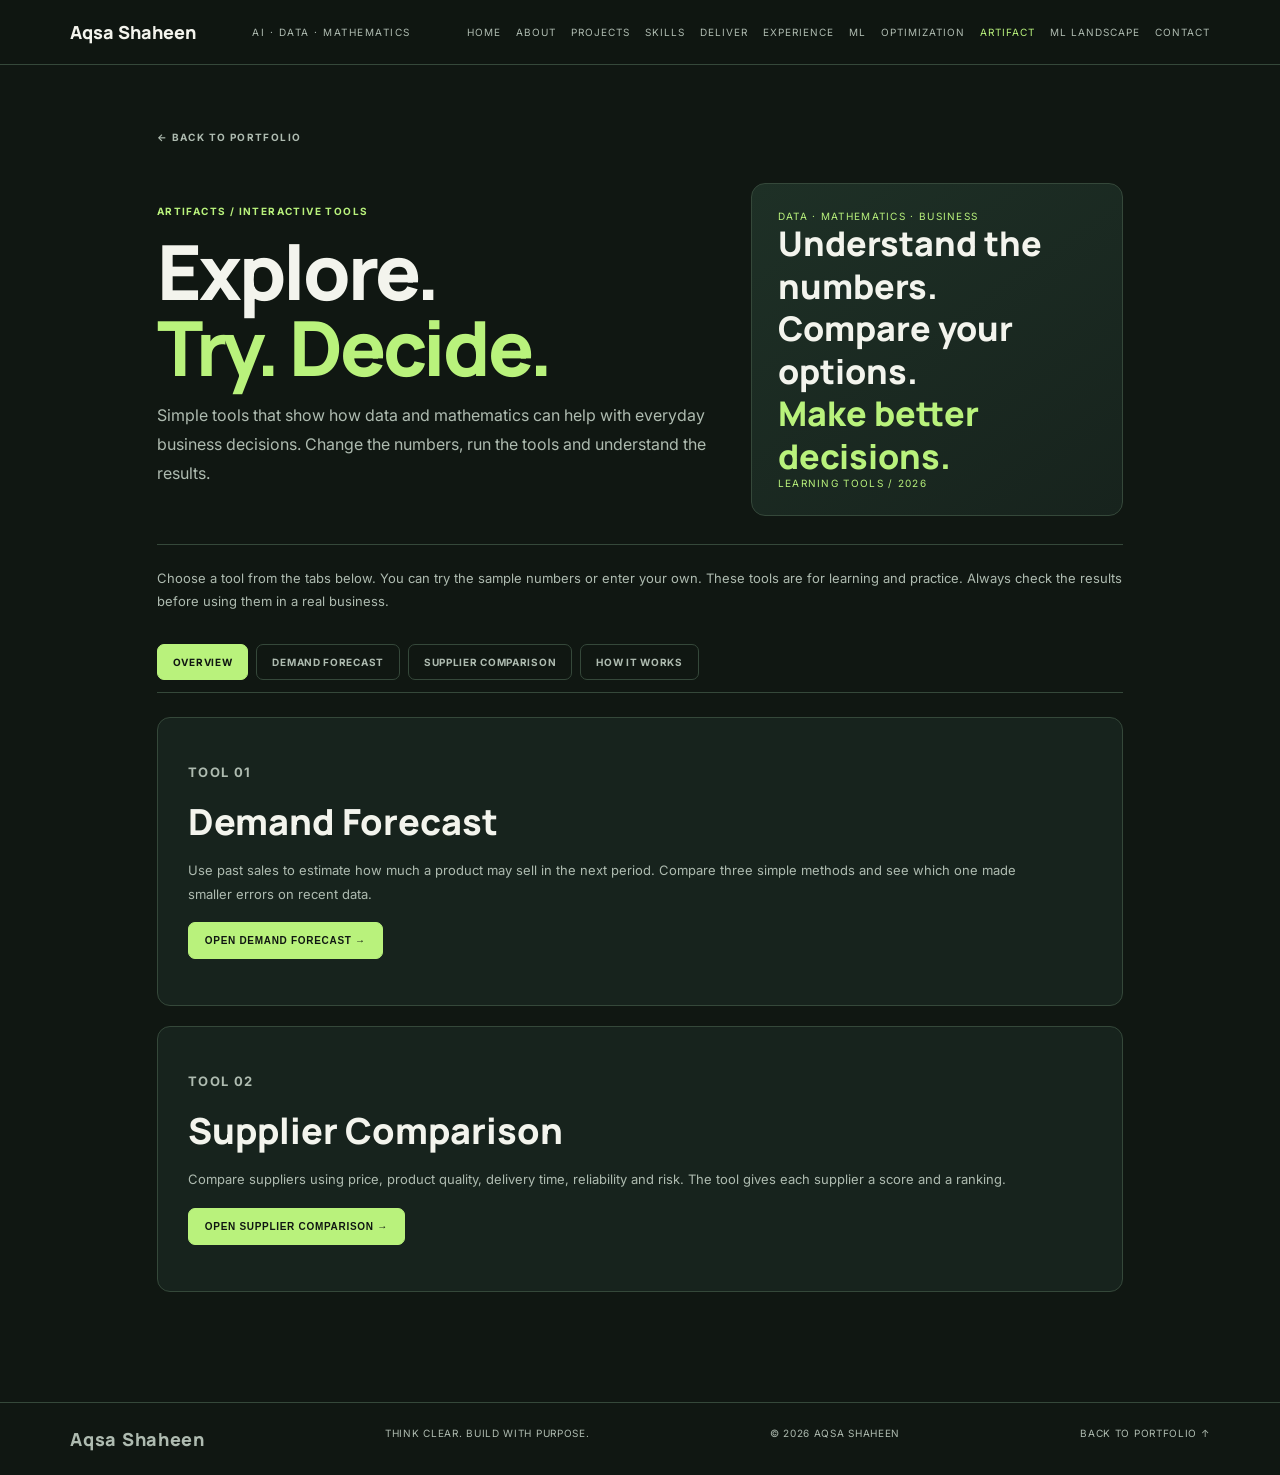
==== commit cd0bc5f7: "Match artifact lab to portfolio design and add simple navigation tabs" ====
--- a/artifact-lab.html
+++ b/artifact-lab.html
@@ -1,124 +1,67 @@
 <!DOCTYPE html>
-<html lang="en">
-<head>
-<meta charset="UTF-8">
-<meta name="viewport" content="width=device-width, initial-scale=1">
-<meta name="description" content="Interactive demand forecasting and supplier decision tools by Aqsa Shaheen.">
-<meta name="theme-color" content="#f6f8fb">
-<title>Decision Tools Lab | Aqsa Shaheen</title>
-<link rel="preconnect" href="https://fonts.googleapis.com">
-<link rel="preconnect" href="https://fonts.gstatic.com" crossorigin>
+<html lang="en"><head>
+<meta charset="UTF-8"><meta name="viewport" content="width=device-width,initial-scale=1">
+<meta name="description" content="Simple interactive tools for forecasting product demand and comparing suppliers.">
+<meta name="theme-color" content="#101712"><title>Artifacts | Aqsa Shaheen</title>
+<link rel="preconnect" href="https://fonts.googleapis.com"><link rel="preconnect" href="https://fonts.gstatic.com" crossorigin>
 <link href="https://fonts.googleapis.com/css2?family=Manrope:wght@400;500;600;700;800&family=Inter:wght@400;500;600;700&display=swap" rel="stylesheet">
 <style>
-:root{--bg:#f6f8fb;--panel:#fff;--soft:#edf2ff;--ink:#17243a;--muted:#637188;--accent:#315efb;--line:#dce3ed;--green:#147d59;--red:#b54747}
-*{box-sizing:border-box}html{scroll-behavior:smooth}body{margin:0;background:var(--bg);color:var(--ink);font-family:Inter,sans-serif}a{color:inherit;text-decoration:none}
-.site-header{position:sticky;top:0;z-index:20;background:#ffffffed;backdrop-filter:blur(14px);border-bottom:1px solid var(--line);padding:18px 5.5vw;display:flex;align-items:center;justify-content:space-between;gap:20px;flex-wrap:wrap}.brand{font:800 18px Manrope,sans-serif}.header-note{font-size:10px;letter-spacing:1.5px;color:var(--muted)}.nav-links{display:flex;gap:18px;flex-wrap:wrap}.nav-links a{font-size:10px;letter-spacing:1px;color:var(--muted)}.nav-links a:hover{color:var(--accent)}
-main{max-width:1200px;margin:auto;padding:54px 5.5vw 90px}.back{font-size:11px;color:var(--muted)}.hero{display:grid;grid-template-columns:1.2fr .8fr;gap:35px;align-items:center;padding:38px 0 30px;border-bottom:1px solid var(--line)}.eyebrow,.meta,.tag{font-size:10px;letter-spacing:1.4px;color:var(--accent);font-weight:700}.hero h1{font:800 clamp(48px,7vw,82px)/.98 Manrope,sans-serif;letter-spacing:-4px;margin:18px 0}.hero h1 em{color:var(--accent);font-style:normal}.lead{font-size:17px;line-height:1.8;color:var(--muted);max-width:680px}.hero-panel{background:linear-gradient(145deg,#eaf0ff,#fff);border:1px solid var(--line);border-radius:18px;padding:28px;min-height:230px;display:flex;flex-direction:column;justify-content:space-between}.hero-panel strong{font:800 clamp(24px,3vw,36px)/1.2 Manrope}.hero-panel small{font-size:10px;letter-spacing:1.2px;color:var(--accent)}.intro{color:var(--muted);line-height:1.8;margin:24px 0 38px}.tool{background:var(--panel);border:1px solid var(--line);border-radius:18px;padding:clamp(20px,3vw,34px);margin:28px 0;box-shadow:0 10px 35px #1c31500a}.tool-head{display:flex;justify-content:space-between;gap:15px;align-items:center}.tool h2{font:800 clamp(27px,4vw,40px) Manrope;margin:12px 0}.tool>p{color:var(--muted);line-height:1.75;max-width:850px}.field-grid{display:grid;grid-template-columns:repeat(3,1fr);gap:15px;margin:22px 0}.field label{display:block;font-size:10px;letter-spacing:.6px;color:var(--muted);font-weight:700;margin-bottom:8px}.field input,.field textarea{width:100%;padding:13px;border:1px solid var(--line);border-radius:9px;background:#fff;color:var(--ink);font:14px Inter;outline:none}.field input:focus,.field textarea:focus{border-color:var(--accent);box-shadow:0 0 0 3px #315efb18}.field textarea{min-height:100px;resize:vertical;line-height:1.6}.hint{font-size:11px;color:var(--muted);line-height:1.6;margin-top:7px}.actions{display:flex;gap:10px;flex-wrap:wrap;margin:16px 0}.btn{border:0;border-radius:9px;padding:13px 18px;background:var(--accent);color:white;font-weight:700;cursor:pointer}.btn.secondary{background:var(--soft);color:var(--accent)}.results{background:#f8faff;border:1px solid var(--line);border-radius:12px;padding:20px;margin-top:20px}.result-title{font-size:10px;letter-spacing:1.2px;color:var(--accent);font-weight:800}.big{font:800 clamp(28px,4vw,42px) Manrope;margin:8px 0}.muted{color:var(--muted);font-size:12px;line-height:1.7}.metrics{display:grid;grid-template-columns:repeat(3,1fr);gap:10px;margin-top:15px}.metric{padding:14px;background:white;border:1px solid var(--line);border-radius:9px}.metric small{display:block;font-size:9px;letter-spacing:.8px;color:var(--muted)}.metric strong{display:block;font:700 20px Manrope;margin-top:7px}.table-wrap{overflow-x:auto;margin-top:16px}table{width:100%;border-collapse:collapse;font-size:12px}th,td{text-align:left;padding:12px;border-bottom:1px solid var(--line);white-space:nowrap}th{color:var(--muted);font-size:9px;letter-spacing:.8px}.rank{color:var(--accent);font-weight:800}.supplier-grid{display:grid;grid-template-columns:repeat(3,1fr);gap:14px;margin:18px 0}.supplier{border:1px solid var(--line);border-radius:12px;padding:16px;background:#fbfcff}.supplier h3{font:700 16px Manrope;margin:0 0 13px}.supplier .field{margin:10px 0}.weights{display:grid;grid-template-columns:repeat(5,1fr);gap:12px;margin:20px 0;padding:18px;background:#f8faff;border-radius:12px}.weights .field input{padding:10px}.note{border-left:3px solid var(--accent);padding:15px 18px;background:var(--soft);color:#42516b;font-size:12px;line-height:1.8;margin-top:20px}.method{margin-top:45px}.method h2{font:800 30px Manrope}.method-grid{display:grid;grid-template-columns:repeat(3,1fr);gap:13px}.method-card{background:white;border:1px solid var(--line);border-radius:12px;padding:19px}.method-card b{color:var(--accent);font-size:10px}.method-card h3{font:700 17px Manrope}.method-card p{font-size:12px;line-height:1.7;color:var(--muted)}footer{border-top:1px solid var(--line);padding:24px 5.5vw;display:flex;justify-content:space-between;gap:15px;flex-wrap:wrap;color:var(--muted);font-size:10px;letter-spacing:.7px}
-@media(max-width:760px){.hero{grid-template-columns:1fr}.field-grid,.supplier-grid{grid-template-columns:1fr 1fr}.weights{grid-template-columns:repeat(2,1fr)}.method-grid{grid-template-columns:1fr}.header-note{display:none}}@media(max-width:480px){main{padding:32px 20px 65px}.field-grid,.supplier-grid,.metrics{grid-template-columns:1fr}.hero h1{letter-spacing:-2px}.nav-links{gap:10px}.nav-links a{font-size:9px}}
-</style>
-</head>
-<body>
-<header class="site-header">
-<a class="brand" href="index.html">Aqsa Shaheen</a><span class="header-note">MATHEMATICS · DATA · DECISION SCIENCE</span>
-<nav class="nav-links" aria-label="Main navigation"><a href="index.html#top">HOME</a><a href="index.html#about">ABOUT</a><a href="index.html#work">PROJECTS</a><a href="index.html#toolkit">SKILLS</a><a href="machine-learning.html">ML</a><a href="optimization.html">OPTIMIZATION</a><a href="artifact-lab.html">ARTIFACTS</a><a href="index.html#contact">CONTACT</a></nav>
-</header>
-<main>
-<a class="back" href="index.html">← BACK TO PORTFOLIO</a>
-<section class="hero"><div><p class="eyebrow">INTERACTIVE DECISION TOOLS / 2026</p><h1>From evidence<br>to <em>decisions.</em></h1><p class="lead">Two browser-based business tools exploring demand forecasting and multi-criteria supplier selection. Adjust the assumptions, inspect the calculations and compare the outcomes.</p></div><div class="hero-panel"><small>MATHEMATICS × DATA × OPERATIONS</small><strong>Forecast demand.<br>Evaluate suppliers.<br><span style="color:var(--accent)">Make decisions clearer.</span></strong><small>INTERACTIVE EDUCATIONAL PROTOTYPES</small></div></section>
-<p class="intro">These tools are original educational implementations inspired by practical decision-support themes. Calculations run in your browser; values are not uploaded or saved. Use suitable real data and validate assumptions before making operational decisions.</p>
-
-<section class="tool" id="demand-forecast">
-<div class="tool-head"><span class="tag">ARTIFACT 01 / OPERATIONS ANALYTICS</span><span class="meta">FORECASTING</span></div>
-<h2>Demand Forecast Workbench</h2>
-<p>Enter historical demand in chronological order. The workbench compares a naïve forecast, a moving average and simple exponential smoothing using a rolling hold-out evaluation, then produces a next-period estimate from the method with the lowest mean absolute error (MAE).</p>
-<div class="field-grid">
-<div class="field" style="grid-column:1/-1"><label for="demandSeries">HISTORICAL DEMAND (comma-separated units)</label><textarea id="demandSeries">120, 128, 125, 140, 136, 150, 147, 158, 162, 155, 171, 178</textarea><div class="hint">Enter at least 6 non-negative numbers in time order, such as weekly or monthly sales. Use one consistent time interval.</div></div>
-<div class="field"><label for="forecastAlpha">SMOOTHING FACTOR (α)</label><input id="forecastAlpha" type="number" min="0.05" max="0.95" step="0.05" value="0.30"><div class="hint">A value between 0 and 1. Higher values react more to recent demand.</div></div>
-<div class="field"><label for="movingWindow">MOVING AVERAGE WINDOW</label><input id="movingWindow" type="number" min="2" max="8" step="1" value="3"><div class="hint">Number of recent observations used in the moving average.</div></div>
+:root{--bg:#101712;--panel:#17231d;--panel2:#1e3026;--ink:#f3f4ed;--muted:#aebbb0;--lime:#b9f27c;--line:#35483a;--mono:'Inter',sans-serif;--display:'Inter',sans-serif}
+*{box-sizing:border-box}html{scroll-behavior:smooth}body{margin:0;background:var(--bg);color:var(--ink);font-family:var(--display)}a{color:inherit;text-decoration:none}
+.site-header{display:flex;align-items:center;justify-content:space-between;gap:20px;flex-wrap:wrap;padding:20px 5.5vw;border-bottom:1px solid var(--line);background:#101712f2;position:sticky;top:0;z-index:20;backdrop-filter:blur(12px)}.brand{font:800 18px Manrope,sans-serif}.header-note{font-size:10px;letter-spacing:1.5px;color:var(--muted)}.nav-links{display:flex;gap:15px;flex-wrap:wrap}.nav-links a{font-size:10px;letter-spacing:1px;color:var(--muted)}.nav-links a:hover,.nav-links a.active{color:var(--lime)}
+main{max-width:1120px;margin:auto;padding:60px 6vw 90px}.back,.eyebrow,.tag,.meta{font-size:10px;letter-spacing:1.4px;color:var(--lime);font-weight:700}.back{color:var(--muted)}.hero{display:grid;grid-template-columns:1.2fr .8fr;gap:35px;align-items:center;padding:38px 0 28px;border-bottom:1px solid var(--line)}h1{font:800 clamp(44px,7vw,76px)/1 Manrope,sans-serif;letter-spacing:-3px;margin:16px 0}.hero h1 em{font-style:normal;color:var(--lime)}.lead{font-size:16px;line-height:1.8;color:var(--muted);max-width:650px}.hero-panel{background:linear-gradient(145deg,#1e3026,#17231d);border:1px solid var(--line);border-radius:14px;padding:26px;min-height:210px;display:flex;flex-direction:column;justify-content:space-between}.hero-panel strong{font:800 clamp(23px,3vw,34px)/1.25 Manrope}.hero-panel small{font-size:10px;letter-spacing:1.3px;color:var(--lime)}.intro{color:var(--muted);line-height:1.8;margin:22px 0 26px;font-size:13px}
+.tabs{display:flex;gap:8px;flex-wrap:wrap;border-bottom:1px solid var(--line);padding-bottom:12px;margin:30px 0 24px}.tab{border:1px solid var(--line);background:transparent;color:var(--muted);padding:11px 15px;border-radius:7px;font:700 10px Inter;letter-spacing:.7px;cursor:pointer}.tab[aria-selected=true],.tab:hover{background:var(--lime);border-color:var(--lime);color:#101712}.tab-panel[hidden]{display:none}
+.tool{background:var(--panel);border:1px solid var(--line);border-radius:13px;padding:clamp(20px,3vw,30px);margin:20px 0}.tool h2,.section-title{font:800 clamp(26px,4vw,36px) Manrope;margin:12px 0}.tool>p,.plain-copy{color:var(--muted);line-height:1.8;font-size:13px;max-width:850px}.field-grid{display:grid;grid-template-columns:repeat(3,1fr);gap:14px;margin:22px 0}.field label{display:block;font-size:10px;letter-spacing:.5px;color:var(--muted);font-weight:700;margin-bottom:8px}.field input,.field textarea{width:100%;padding:12px;border:1px solid var(--line);border-radius:7px;background:#101712;color:var(--ink);font:14px Inter;outline:none}.field input:focus,.field textarea:focus{border-color:var(--lime)}.field textarea{min-height:90px;resize:vertical;line-height:1.6}.hint{font-size:11px;color:var(--muted);line-height:1.6;margin-top:7px}.actions{display:flex;gap:9px;flex-wrap:wrap;margin:16px 0}.btn{border:1px solid var(--lime);border-radius:7px;padding:12px 16px;background:var(--lime);color:#101712;font-weight:800;font-size:10px;letter-spacing:.7px;cursor:pointer}.btn.secondary{background:transparent;color:var(--lime)}.results{background:#101712;border:1px solid var(--line);border-radius:10px;padding:18px;margin-top:18px}.result-title{font-size:10px;letter-spacing:1.2px;color:var(--lime);font-weight:800}.big{font:800 clamp(26px,4vw,38px) Manrope;margin:8px 0}.muted{color:var(--muted);font-size:12px;line-height:1.7}.metrics{display:grid;grid-template-columns:repeat(3,1fr);gap:10px;margin-top:14px}.metric{padding:13px;background:var(--panel);border:1px solid var(--line);border-radius:8px}.metric small{display:block;font-size:9px;letter-spacing:.8px;color:var(--muted)}.metric strong{display:block;font:700 19px Manrope;margin-top:7px}.table-wrap{overflow-x:auto;margin-top:14px}table{width:100%;border-collapse:collapse;font-size:12px}th,td{text-align:left;padding:11px;border-bottom:1px solid var(--line);white-space:nowrap}th{color:var(--muted);font-size:9px;letter-spacing:.8px}.supplier-grid{display:grid;grid-template-columns:repeat(3,1fr);gap:13px;margin:18px 0}.supplier{border:1px solid var(--line);border-radius:9px;padding:14px;background:#101712}.supplier h3{font:700 16px Manrope;margin:0 0 12px}.supplier .field{margin:9px 0}.weights{display:grid;grid-template-columns:repeat(5,1fr);gap:10px;margin:18px 0;padding:15px;background:#101712;border:1px solid var(--line);border-radius:9px}.weights .field input{padding:10px}.note{border-left:3px solid var(--lime);padding:13px 16px;background:var(--panel2);color:var(--muted);font-size:12px;line-height:1.8;margin-top:17px}.steps{display:grid;grid-template-columns:repeat(3,1fr);gap:13px;margin:20px 0}.step{background:var(--panel);border:1px solid var(--line);border-radius:10px;padding:18px}.step b{font-size:10px;color:var(--lime)}.step h3{font:700 17px Manrope;margin:10px 0}.step p{font-size:12px;color:var(--muted);line-height:1.7;margin:0}.footer{border-top:1px solid var(--line);padding:24px 5.5vw;display:flex;justify-content:space-between;gap:15px;flex-wrap:wrap;color:var(--muted);font-size:10px;letter-spacing:.7px}
+@media(max-width:760px){.hero{grid-template-columns:1fr}.field-grid,.supplier-grid{grid-template-columns:1fr 1fr}.weights{grid-template-columns:repeat(2,1fr)}.steps{grid-template-columns:1fr}.header-note{display:none}}@media(max-width:480px){main{padding:34px 20px 65px}.field-grid,.supplier-grid,.metrics{grid-template-columns:1fr}.hero h1{letter-spacing:-2px}.nav-links{gap:10px}.nav-links a{font-size:9px}}
+</style></head><body>
+<header class="site-header"><a class="brand" href="index.html#top">Aqsa Shaheen</a><span class="header-note">AI · DATA · MATHEMATICS</span><nav class="nav-links" aria-label="Main navigation"><a href="index.html#top">HOME</a><a href="index.html#about">ABOUT</a><a href="index.html#work">PROJECTS</a><a href="index.html#toolkit">SKILLS</a><a href="index.html#services">DELIVER</a><a href="index.html#experience">EXPERIENCE</a><a href="machine-learning.html">ML</a><a href="optimization.html">OPTIMIZATION</a><a class="active" href="artifact-lab.html">ARTIFACT</a><a href="ml-landscape.html">ML LANDSCAPE</a><a href="index.html#contact">CONTACT</a></nav></header>
+<main><a class="back" href="index.html#work">← BACK TO PORTFOLIO</a>
+<section class="hero"><div><p class="eyebrow">ARTIFACTS / INTERACTIVE TOOLS</p><h1>Explore.<br><em>Try. Decide.</em></h1><p class="lead">Simple tools that show how data and mathematics can help with everyday business decisions. Change the numbers, run the tools and understand the results.</p></div><div class="hero-panel"><small>DATA · MATHEMATICS · BUSINESS</small><strong>Understand the numbers.<br>Compare your options.<br><span style="color:var(--lime)">Make better decisions.</span></strong><small>LEARNING TOOLS / 2026</small></div></section>
+<p class="intro">Choose a tool from the tabs below. You can try the sample numbers or enter your own. These tools are for learning and practice. Always check the results before using them in a real business.</p>
+<div class="tabs" role="tablist" aria-label="Artifact sections">
+<button class="tab" role="tab" id="tab-overview" aria-controls="panel-overview" aria-selected="true">OVERVIEW</button>
+<button class="tab" role="tab" id="tab-demand" aria-controls="panel-demand" aria-selected="false">DEMAND FORECAST</button>
+<button class="tab" role="tab" id="tab-supplier" aria-controls="panel-supplier" aria-selected="false">SUPPLIER COMPARISON</button>
+<button class="tab" role="tab" id="tab-guide" aria-controls="panel-guide" aria-selected="false">HOW IT WORKS</button>
 </div>
-<div class="actions"><button class="btn" id="runForecast">RUN FORECAST COMPARISON</button><button class="btn secondary" id="resetForecast">RESET EXAMPLE</button></div>
-<div class="results" aria-live="polite"><div class="result-title">BEST METHOD BY HOLD-OUT MAE</div><div class="big" id="bestMethod">Moving Average</div><div class="muted" id="forecastMessage">Run the comparison to evaluate the methods.</div><div class="metrics"><div class="metric"><small>NEXT-PERIOD FORECAST</small><strong id="nextForecast">—</strong></div><div class="metric"><small>BEST HOLD-OUT MAE</small><strong id="bestMae">—</strong></div><div class="metric"><small>OBSERVATIONS</small><strong id="observationCount">12</strong></div></div>
-<div class="table-wrap"><table><thead><tr><th>METHOD</th><th>HOLD-OUT MAE</th><th>NEXT-PERIOD FORECAST</th></tr></thead><tbody id="forecastRows"><tr><td colspan="3">Run the comparison to see results.</td></tr></tbody></table></div></div>
-<div class="note"><strong>Model notes:</strong> The naïve method uses the previous actual value. Moving average uses the selected recent window. Simple exponential smoothing updates a level using α. The last three observations are used as a rolling one-step hold-out where possible. MAE measures average absolute forecast error; lower is better on this hold-out, but it does not guarantee future accuracy.</div>
+<section class="tab-panel" id="panel-overview" role="tabpanel" aria-labelledby="tab-overview">
+<div class="tool"><p class="tag">TOOL 01</p><h2>Demand Forecast</h2><p>Use past sales to estimate how much a product may sell in the next period. Compare three simple methods and see which one made smaller errors on recent data.</p><div class="actions"><button class="btn" data-open-tab="tab-demand">OPEN DEMAND FORECAST →</button></div></div>
+<div class="tool"><p class="tag">TOOL 02</p><h2>Supplier Comparison</h2><p>Compare suppliers using price, product quality, delivery time, reliability and risk. The tool gives each supplier a score and a ranking.</p><div class="actions"><button class="btn" data-open-tab="tab-supplier">OPEN SUPPLIER COMPARISON →</button></div></div>
 </section>
-
-<section class="tool" id="supplier-topsis">
-<div class="tool-head"><span class="tag">ARTIFACT 02 / SUPPLY-CHAIN DECISION SCIENCE</span><span class="meta">TOPSIS</span></div>
-<h2>Supplier Comparison &amp; Ranking</h2>
-<p>Compare three suppliers across price, quality, lead time, delivery reliability and risk. TOPSIS (Technique for Order Preference by Similarity to Ideal Solution) ranks alternatives by their relative closeness to an ideal supplier profile.</p>
+<section class="tab-panel" id="panel-demand" role="tabpanel" aria-labelledby="tab-demand" hidden>
+<div class="tool" id="demand-forecast"><p class="tag">TOOL 01 / SALES PLANNING</p><h2>Demand Forecast</h2><p>Enter past sales in time order. The tool compares three ways to estimate demand: using the last period, using an average of recent periods, and giving more importance to recent sales. It then shows the method with the smallest recent error.</p>
+<div class="field-grid"><div class="field" style="grid-column:1/-1"><label for="demandSeries">PAST SALES (enter numbers separated by commas)</label><textarea id="demandSeries">120, 128, 125, 140, 136, 150, 147, 158, 162, 155, 171, 178</textarea><div class="hint">Example: monthly sales of one product. Enter at least 6 numbers, from oldest to newest.</div></div>
+<div class="field"><label for="forecastAlpha">HOW MUCH TO FOCUS ON RECENT SALES</label><input id="forecastAlpha" type="number" min="0.05" max="0.95" step="0.05" value="0.30"><div class="hint">Used by the exponential smoothing method. Enter a value between 0 and 1.</div></div>
+<div class="field"><label for="movingWindow">NUMBER OF RECENT PERIODS TO AVERAGE</label><input id="movingWindow" type="number" min="2" max="8" step="1" value="3"><div class="hint">Used by the moving average method.</div></div></div>
+<div class="actions"><button class="btn" id="runForecast">CALCULATE FORECAST</button><button class="btn secondary" id="resetForecast">RESET EXAMPLE</button></div>
+<div class="results" aria-live="polite"><div class="result-title">BEST RESULT IN THIS TEST</div><div class="big" id="bestMethod">Moving Average</div><div class="muted" id="forecastMessage">The best method is chosen by comparing recent forecast errors.</div><div class="metrics"><div class="metric"><small>NEXT PERIOD ESTIMATE</small><strong id="nextForecast">—</strong></div><div class="metric"><small>AVERAGE ERROR (MAE)</small><strong id="bestMae">—</strong></div><div class="metric"><small>SALES RECORDS</small><strong id="observationCount">12</strong></div></div><div class="table-wrap"><table><thead><tr><th>METHOD</th><th>AVERAGE ERROR</th><th>NEXT PERIOD ESTIMATE</th></tr></thead><tbody id="forecastRows"><tr><td colspan="3">Press Calculate Forecast to see the results.</td></tr></tbody></table></div></div>
+<div class="note"><strong>In simple words:</strong> MAE means the average difference between the actual sales and the estimated sales. A smaller error means the method performed better on the test data. It does not promise that the next estimate will be correct.</div></div>
+</section>
+<section class="tab-panel" id="panel-supplier" role="tabpanel" aria-labelledby="tab-supplier" hidden>
+<div class="tool" id="supplier-topsis"><p class="tag">TOOL 02 / BUYING DECISIONS</p><h2>Supplier Comparison</h2><p>Enter details for three suppliers. Choose how important each factor is. The tool compares the suppliers and ranks them from the closest match to your chosen needs.</p>
 <div class="supplier-grid">
-<div class="supplier"><h3>Supplier A</h3><div class="field"><label for="aPrice">PRICE (PKR / UNIT)</label><input id="aPrice" type="number" min="0.01" value="520"></div><div class="field"><label for="aQuality">QUALITY SCORE (0–10)</label><input id="aQuality" type="number" min="0" max="10" step=".1" value="8.8"></div><div class="field"><label for="aLead">LEAD TIME (DAYS)</label><input id="aLead" type="number" min="0" value="6"></div><div class="field"><label for="aReliability">ON-TIME RELIABILITY (%)</label><input id="aReliability" type="number" min="0" max="100" value="94"></div><div class="field"><label for="aRisk">RISK SCORE (0–10, LOWER IS BETTER)</label><input id="aRisk" type="number" min="0" max="10" step=".1" value="3"></div></div>
-<div class="supplier"><h3>Supplier B</h3><div class="field"><label for="bPrice">PRICE (PKR / UNIT)</label><input id="bPrice" type="number" min="0.01" value="495"></div><div class="field"><label for="bQuality">QUALITY SCORE (0–10)</label><input id="bQuality" type="number" min="0" max="10" step=".1" value="8.1"></div><div class="field"><label for="bLead">LEAD TIME (DAYS)</label><input id="bLead" type="number" min="0" value="9"></div><div class="field"><label for="bReliability">ON-TIME RELIABILITY (%)</label><input id="bReliability" type="number" min="0" max="100" value="97"></div><div class="field"><label for="bRisk">RISK SCORE (0–10, LOWER IS BETTER)</label><input id="bRisk" type="number" min="0" max="10" step=".1" value="2"></div></div>
-<div class="supplier"><h3>Supplier C</h3><div class="field"><label for="cPrice">PRICE (PKR / UNIT)</label><input id="cPrice" type="number" min="0.01" value="550"></div><div class="field"><label for="cQuality">QUALITY SCORE (0–10)</label><input id="cQuality" type="number" min="0" max="10" step=".1" value="9.4"></div><div class="field"><label for="cLead">LEAD TIME (DAYS)</label><input id="cLead" type="number" min="0" value="4"></div><div class="field"><label for="cReliability">ON-TIME RELIABILITY (%)</label><input id="cReliability" type="number" min="0" max="100" value="91"></div><div class="field"><label for="cRisk">RISK SCORE (0–10, LOWER IS BETTER)</label><input id="cRisk" type="number" min="0" max="10" step=".1" value="4"></div></div>
-</div>
-<p class="meta">CRITERIA WEIGHTS · RELATIVE IMPORTANCE</p>
-<div class="weights">
-<div class="field"><label for="wPrice">PRICE</label><input id="wPrice" type="number" min="0" step=".05" value=".25"></div>
-<div class="field"><label for="wQuality">QUALITY</label><input id="wQuality" type="number" min="0" step=".05" value=".25"></div>
-<div class="field"><label for="wLead">LEAD TIME</label><input id="wLead" type="number" min="0" step=".05" value=".20"></div>
-<div class="field"><label for="wReliability">RELIABILITY</label><input id="wReliability" type="number" min="0" step=".05" value=".20"></div>
-<div class="field"><label for="wRisk">RISK</label><input id="wRisk" type="number" min="0" step=".05" value=".10"></div>
-</div>
-<div class="hint">Weights are normalized automatically. Their entered values must add up to more than zero. Price, lead time and risk are cost criteria; quality and reliability are benefit criteria.</div>
-<div class="actions"><button class="btn" id="rankSuppliers">RANK SUPPLIERS</button><button class="btn secondary" id="resetSuppliers">RESET EXAMPLE</button></div>
-<div class="results" aria-live="polite"><div class="result-title">TOP-RANKED SUPPLIER</div><div class="big" id="winner">Supplier A</div><div class="muted" id="winnerMessage">Run TOPSIS to calculate the ranking.</div><div class="table-wrap"><table><thead><tr><th>RANK</th><th>SUPPLIER</th><th>TOPSIS SCORE</th><th>INTERPRETATION</th></tr></thead><tbody id="supplierRows"><tr><td colspan="4">Run the ranking to see results.</td></tr></tbody></table></div></div>
-<div class="note"><strong>Method:</strong> TOPSIS normalizes each criterion column, multiplies it by its normalized weight, identifies the ideal best and worst values, calculates each supplier's Euclidean distance from both ideals, and computes a closeness score between 0 and 1. A higher score indicates a closer match to the weighted ideal among the suppliers entered. Rankings depend on the selected criteria, data quality and weights.</div>
+<div class="supplier"><h3>Supplier A</h3><div class="field"><label for="aPrice">PRICE (PKR PER UNIT)</label><input id="aPrice" type="number" min="0.01" value="520"></div><div class="field"><label for="aQuality">QUALITY (0–10)</label><input id="aQuality" type="number" min="0" max="10" step=".1" value="8.8"></div><div class="field"><label for="aLead">DELIVERY TIME (DAYS)</label><input id="aLead" type="number" min="0" value="6"></div><div class="field"><label for="aReliability">ON-TIME DELIVERY (%)</label><input id="aReliability" type="number" min="0" max="100" value="94"></div><div class="field"><label for="aRisk">RISK (0–10, LOWER IS BETTER)</label><input id="aRisk" type="number" min="0" max="10" step=".1" value="3"></div></div>
+<div class="supplier"><h3>Supplier B</h3><div class="field"><label for="bPrice">PRICE (PKR PER UNIT)</label><input id="bPrice" type="number" min="0.01" value="495"></div><div class="field"><label for="bQuality">QUALITY (0–10)</label><input id="bQuality" type="number" min="0" max="10" step=".1" value="8.1"></div><div class="field"><label for="bLead">DELIVERY TIME (DAYS)</label><input id="bLead" type="number" min="0" value="9"></div><div class="field"><label for="bReliability">ON-TIME DELIVERY (%)</label><input id="bReliability" type="number" min="0" max="100" value="97"></div><div class="field"><label for="bRisk">RISK (0–10, LOWER IS BETTER)</label><input id="bRisk" type="number" min="0" max="10" step=".1" value="2"></div></div>
+<div class="supplier"><h3>Supplier C</h3><div class="field"><label for="cPrice">PRICE (PKR PER UNIT)</label><input id="cPrice" type="number" min="0.01" value="550"></div><div class="field"><label for="cQuality">QUALITY (0–10)</label><input id="cQuality" type="number" min="0" max="10" step=".1" value="9.4"></div><div class="field"><label for="cLead">DELIVERY TIME (DAYS)</label><input id="cLead" type="number" min="0" value="4"></div><div class="field"><label for="cReliability">ON-TIME DELIVERY (%)</label><input id="cReliability" type="number" min="0" max="100" value="91"></div><div class="field"><label for="cRisk">RISK (0–10, LOWER IS BETTER)</label><input id="cRisk" type="number" min="0" max="10" step=".1" value="4"></div></div></div>
+<p class="meta">HOW IMPORTANT IS EACH FACTOR?</p><div class="weights"><div class="field"><label for="wPrice">PRICE</label><input id="wPrice" type="number" min="0" step=".05" value=".25"></div><div class="field"><label for="wQuality">QUALITY</label><input id="wQuality" type="number" min="0" step=".05" value=".25"></div><div class="field"><label for="wLead">DELIVERY TIME</label><input id="wLead" type="number" min="0" step=".05" value=".20"></div><div class="field"><label for="wReliability">RELIABILITY</label><input id="wReliability" type="number" min="0" step=".05" value=".20"></div><div class="field"><label for="wRisk">RISK</label><input id="wRisk" type="number" min="0" step=".05" value=".10"></div></div><div class="hint">A higher weight means that factor matters more to your decision. The tool adjusts the weights so they work together. Enter at least one weight above zero.</div>
+<div class="actions"><button class="btn" id="rankSuppliers">COMPARE SUPPLIERS</button><button class="btn secondary" id="resetSuppliers">RESET EXAMPLE</button></div>
+<div class="results" aria-live="polite"><div class="result-title">TOP-RANKED SUPPLIER</div><div class="big" id="winner">Supplier A</div><div class="muted" id="winnerMessage">Compare suppliers to see which one best matches the selected factors.</div><div class="table-wrap"><table><thead><tr><th>RANK</th><th>SUPPLIER</th><th>SCORE</th><th>RESULT</th></tr></thead><tbody id="supplierRows"><tr><td colspan="4">Press Compare Suppliers to see the ranking.</td></tr></tbody></table></div></div>
+<div class="note"><strong>How the ranking works:</strong> TOPSIS is a method that compares each supplier with an ideal result. It considers all the factors and their weights. A higher score means the supplier is closer to the ideal based on the information you entered. It is a guide, not an automatic buying decision.</div></div>
 </section>
-
-<section class="method"><p class="eyebrow">HOW TO USE THESE TOOLS</p><h2>Good decisions start with good assumptions.</h2><div class="method-grid">
-<article class="method-card"><b>01 / INPUT</b><h3>Use relevant data</h3><p>Enter consistent historical demand or comparable supplier measurements. Check units, ranges and missing information.</p></article>
-<article class="method-card"><b>02 / MODEL</b><h3>Inspect the method</h3><p>Understand how forecast errors or TOPSIS scores are calculated. Change assumptions and observe how the outcome changes.</p></article>
-<article class="method-card"><b>03 / VALIDATE</b><h3>Review before acting</h3><p>Compare outputs with business context, additional evidence and expert judgement. A model ranking is decision support, not an automatic purchase instruction.</p></article>
-</div><div class="note"><strong>Limitations:</strong> These are educational prototypes, not production forecasting or procurement systems. Forecasting methods are deliberately introductory and do not model seasonality, promotions, stock-outs or external drivers. Supplier rankings depend on the entered criteria and weights and do not replace supplier due diligence.</div></section>
-</main>
-<footer><span>© 2026 AQSA SHAHEEN · INTERACTIVE DECISION TOOLS</span><span>MATHEMATICS · DATA · PRACTICAL VALUE</span><a href="index.html">BACK TO PORTFOLIO ↑</a></footer>
+<section class="tab-panel" id="panel-guide" role="tabpanel" aria-labelledby="tab-guide" hidden>
+<p class="eyebrow">A SHORT GUIDE</p><h2 class="section-title">How to use the tools</h2><p class="plain-copy">You do not need to know every formula to try these tools. Follow these three steps and take time to understand what the result means.</p>
+<div class="steps"><article class="step"><b>01 / ENTER</b><h3>Add your information</h3><p>Use the sample numbers or enter your own sales and supplier details. Check that the numbers are correct.</p></article><article class="step"><b>02 / TRY</b><h3>Run the tool</h3><p>Press the calculate or compare button. Change a number or a weight and see how the result changes.</p></article><article class="step"><b>03 / UNDERSTAND</b><h3>Check the result</h3><p>Read the explanation. Think about whether the result makes sense for the business before making a decision.</p></article></div>
+<div class="note"><strong>Please note:</strong> These are learning tools, not professional business systems. The demand tool uses simple forecasting methods and does not include seasons, promotions or sudden changes. The supplier tool depends on the information and importance levels entered by the user. Always check real business information before acting.</div>
+</section>
+</main><footer class="footer"><a class="brand" href="index.html#top">Aqsa Shaheen</a><span>THINK CLEAR. BUILD WITH PURPOSE.</span><span>© 2026 AQSA SHAHEEN</span><a href="index.html#top">BACK TO PORTFOLIO ↑</a></footer>
 <script>
-const $=id=>document.getElementById(id);
-const n=id=>Number($(id).value);
+const $=id=>document.getElementById(id), n=id=>Number($(id).value);
 const fmt=(v,d=2)=>Number(v).toLocaleString('en-PK',{maximumFractionDigits:d,minimumFractionDigits:d});
-function parseSeries(){const raw=$('demandSeries').value.trim();const values=raw.split(/[ ,;\n\t]+/).filter(Boolean).map(Number);if(values.length<6||values.some(v=>!Number.isFinite(v)||v<0))throw new Error('Please enter at least 6 valid non-negative numbers, separated by commas or spaces.');return values;}
-function forecastRun(){
- try{
-  const y=parseSeries(),alpha=n('forecastAlpha'),windowSize=Math.floor(n('movingWindow'));
-  if(!(alpha>0&&alpha<1))throw new Error('Smoothing factor α must be between 0 and 1.');
-  if(!(windowSize>=2&&windowSize<y.length))throw new Error('Moving-average window must be at least 2 and smaller than the number of observations.');
-  const naive=[],moving=[],ses=[],actual=[];
-  for(let t=Math.max(windowSize, y.length-3);t<y.length;t++){
-   naive.push(y[t-1]);moving.push(y.slice(Math.max(0,t-windowSize),t).reduce((a,b)=>a+b,0)/Math.min(windowSize,t)); 
-   let level=y[0];for(let j=1;j<t;j++)level=alpha*y[j]+(1-alpha)*level;ses.push(level);actual.push(y[t]);
-  }
-  const methods=[
-   {name:'Naïve',errors:naive.map((v,i)=>Math.abs(actual[i]-v)),next:y[y.length-1]},
-   {name:'Moving Average',errors:moving.map((v,i)=>Math.abs(actual[i]-v)),next:y.slice(-windowSize).reduce((a,b)=>a+b,0)/windowSize},
-   {name:'Exponential Smoothing',errors:ses.map((v,i)=>Math.abs(actual[i]-v)),next:(()=>{let level=y[0];for(let j=1;j<y.length;j++)level=alpha*y[j]+(1-alpha)*level;return level;})()}
-  ];
-  methods.forEach(m=>m.mae=m.errors.reduce((a,b)=>a+b,0)/m.errors.length);
-  methods.sort((a,b)=>a.mae-b.mae);
-  $('bestMethod').textContent=methods[0].name;$('nextForecast').textContent=fmt(methods[0].next)+' units';$('bestMae').textContent=fmt(methods[0].mae);$('observationCount').textContent=y.length;
-  $('forecastMessage').textContent='Selected using '+actual.length+' rolling hold-out forecast(s). This is a model comparison, not a guarantee of future demand.';
-  $('forecastRows').innerHTML=methods.map((m,i)=>'<tr><td>'+(i+1===1?'★ ':'')+m.name+'</td><td>'+fmt(m.mae)+'</td><td>'+fmt(m.next)+' units</td></tr>').join('');
- }catch(e){$('bestMethod').textContent='Check your inputs';$('forecastMessage').textContent=e.message;$('nextForecast').textContent='—';$('bestMae').textContent='—';}
-}
-function supplierRun(){
- const names=['Supplier A','Supplier B','Supplier C'],prefix=['a','b','c'];
- const data=prefix.map(p=>[n(p+'Price'),n(p+'Quality'),n(p+'Lead'),n(p+'Reliability'),n(p+'Risk')]);
- const weights=[n('wPrice'),n('wQuality'),n('wLead'),n('wReliability'),n('wRisk')];
- if(data.some(r=>r.some(v=>!Number.isFinite(v)||v<0))||data.some(r=>r[0]<=0||r[1]>10||r[3]>100||r[4]>10)){ $('winner').textContent='Check inputs';$('winnerMessage').textContent='Price must be above zero; quality and risk must be 0–10; reliability must be 0–100.';return;}
- const sum=weights.reduce((a,b)=>a+b,0);if(weights.some(w=>w<0)||sum<=0){$('winner').textContent='Check weights';$('winnerMessage').textContent='Enter non-negative weights with a total greater than zero.';return;}
- const w=weights.map(v=>v/sum),benefit=[false,true,false,true,false],norm=data[0].map((_,j)=>Math.sqrt(data.reduce((s,r)=>s+r[j]**2,0)));
- if(norm.some(v=>v===0)){$('winner').textContent='Check data';$('winnerMessage').textContent='Each criterion needs at least one non-zero value.';return;}
- const weighted=data.map(r=>r.map((v,j)=>v/norm[j]*w[j]));
- const idealBest=[],idealWorst=[];
- for(let j=0;j<5;j++){const vals=weighted.map(r=>r[j]);idealBest[j]=benefit[j]?Math.max(...vals):Math.min(...vals);idealWorst[j]=benefit[j]?Math.min(...vals):Math.max(...vals);}
- const ranked=weighted.map((r,i)=>{const dBest=Math.sqrt(r.reduce((s,v,j)=>s+(v-idealBest[j])**2,0));const dWorst=Math.sqrt(r.reduce((s,v,j)=>s+(v-idealWorst[j])**2,0));return{name:names[i],score:dBest+dWorst===0?0:dWorst/(dBest+dWorst)};}).sort((a,b)=>b.score-a.score);
- $('winner').textContent=ranked[0].name;$('winnerMessage').textContent='Highest relative closeness to the ideal supplier profile using the weights you selected.';
- $('supplierRows').innerHTML=ranked.map((r,i)=>'<tr><td class="rank">'+(i+1)+'</td><td>'+r.name+'</td><td>'+fmt(r.score,4)+'</td><td>'+(i===0?'Closest to ideal':i===ranked.length-1?'Farthest from ideal':'Alternative')+'</td></tr>').join('');
-}
-$('runForecast').addEventListener('click',forecastRun);
-$('resetForecast').addEventListener('click',()=>{$('demandSeries').value='120, 128, 125, 140, 136, 150, 147, 158, 162, 155, 171, 178';$('forecastAlpha').value='.30';$('movingWindow').value='3';forecastRun();});
-$('rankSuppliers').addEventListener('click',supplierRun);
-$('resetSuppliers').addEventListener('click',()=>{const vals={aPrice:520,aQuality:8.8,aLead:6,aReliability:94,aRisk:3,bPrice:495,bQuality:8.1,bLead:9,bReliability:97,bRisk:2,cPrice:550,cQuality:9.4,cLead:4,cReliability:91,cRisk:4,wPrice:.25,wQuality:.25,wLead:.20,wReliability:.20,wRisk:.10};Object.entries(vals).forEach(([k,v])=>$(k).value=v);supplierRun();});
-forecastRun();supplierRun();
-</script>
-</body>
-</html>+function parseSeries(){const values=$('demandSeries').value.trim().split(/[ ,;\n\t]+/).filter(Boolean).map(Number);if(values.length<6||values.some(v=>!Number.isFinite(v)||v<0))throw new Error('Enter at least 6 valid sales numbers.');return values;}
+function forecastRun(){try{const y=parseSeries(),alpha=n('forecastAlpha'),w=Math.floor(n('movingWindow'));if(!(alpha>0&&alpha<1))throw new Error('Enter a value between 0 and 1.');if(!(w>=2&&w<y.length))throw new Error('The average period must be at least 2 and less than the number of sales records.');const actual=[],naive=[],moving=[],smooth=[];for(let t=Math.max(w,y.length-3);t<y.length;t++){naive.push(y[t-1]);moving.push(y.slice(t-w,t).reduce((a,b)=>a+b,0)/w);let level=y[0];for(let j=1;j<t;j++)level=alpha*y[j]+(1-alpha)*level;smooth.push(level);actual.push(y[t]);}const methods=[{name:'Last period',errors:naive.map((v,i)=>Math.abs(actual[i]-v)),next:y[y.length-1]},{name:'Recent average',errors:moving.map((v,i)=>Math.abs(actual[i]-v)),next:y.slice(-w).reduce((a,b)=>a+b,0)/w},{name:'Recent sales weighted more',errors:smooth.map((v,i)=>Math.abs(actual[i]-v)),next:(()=>{let level=y[0];for(let j=1;j<y.length;j++)level=alpha*y[j]+(1-alpha)*level;return level;})()}];methods.forEach(m=>m.mae=m.errors.reduce((a,b)=>a+b,0)/m.errors.length);methods.sort((a,b)=>a.mae-b.mae);$('bestMethod').textContent=methods[0].name;$('nextForecast').textContent=fmt(methods[0].next)+' units';$('bestMae').textContent=fmt(methods[0].mae);$('observationCount').textContent=y.length;$('forecastMessage').textContent='This method had the smallest average error in the recent test periods.';$('forecastRows').innerHTML=methods.map((m,i)=>'<tr><td>'+(i===0?'★ ':'')+m.name+'</td><td>'+fmt(m.mae)+'</td><td>'+fmt(m.next)+' units</td></tr>').join('');}catch(e){$('bestMethod').textContent='Check your numbers';$('forecastMessage').textContent=e.message;$('nextForecast').textContent='—';$('bestMae').textContent='—';}}
+function supplierRun(){const names=['Supplier A','Supplier B','Supplier C'],prefix=['a','b','c'],data=prefix.map(p=>[n(p+'Price'),n(p+'Quality'),n(p+'Lead'),n(p+'Reliability'),n(p+'Risk')]),weights=[n('wPrice'),n('wQuality'),n('wLead'),n('wReliability'),n('wRisk')];if(data.some(r=>r.some(v=>!Number.isFinite(v)||v<0))||data.some(r=>r[0]<=0||r[1]>10||r[3]>100||r[4]>10)){$('winner').textContent='Check your numbers';$('winnerMessage').textContent='Price must be above zero. Quality and risk must be 0–10. On-time delivery must be 0–100.';return;}const sum=weights.reduce((a,b)=>a+b,0);if(weights.some(w=>w<0)||sum<=0){$('winner').textContent='Check the weights';$('winnerMessage').textContent='Enter non-negative weights, with at least one weight above zero.';return;}const w=weights.map(v=>v/sum),benefit=[false,true,false,true,false],norm=data[0].map((_,j)=>Math.sqrt(data.reduce((s,r)=>s+r[j]**2,0)));if(norm.some(v=>v===0)){$('winner').textContent='Check your information';$('winnerMessage').textContent='Each factor needs at least one value above zero.';return;}const weighted=data.map(r=>r.map((v,j)=>v/norm[j]*w[j])),best=[],worst=[];for(let j=0;j<5;j++){const vals=weighted.map(r=>r[j]);best[j]=benefit[j]?Math.max(...vals):Math.min(...vals);worst[j]=benefit[j]?Math.min(...vals):Math.max(...vals);}const ranked=weighted.map((r,i)=>{const db=Math.sqrt(r.reduce((s,v,j)=>s+(v-best[j])**2,0)),dw=Math.sqrt(r.reduce((s,v,j)=>s+(v-worst[j])**2,0));return{name:names[i],score:db+dw===0?0:dw/(db+dw)};}).sort((a,b)=>b.score-a.score);$('winner').textContent=ranked[0].name;$('winnerMessage').textContent='This supplier best matches the factors and weights you selected.';$('supplierRows').innerHTML=ranked.map((r,i)=>'<tr><td>'+(i+1)+'</td><td>'+r.name+'</td><td>'+fmt(r.score,4)+'</td><td>'+(i===0?'Closest match':i===2?'Least close':'Other option')+'</td></tr>').join('');}
+const tabs=[...document.querySelectorAll('.tab')];function showTab(id){tabs.forEach(t=>{const selected=t.id===id;t.setAttribute('aria-selected',String(selected));$(t.getAttribute('aria-controls')).hidden=!selected;});}
+tabs.forEach(t=>t.addEventListener('click',()=>showTab(t.id)));document.querySelectorAll('[data-open-tab]').forEach(b=>b.addEventListener('click',()=>{showTab(b.dataset.openTab);window.scrollTo({top:document.querySelector('.tabs').offsetTop-90,behavior:'smooth'});}));
+$('runForecast').addEventListener('click',forecastRun);$('resetForecast').addEventListener('click',()=>{$('demandSeries').value='120, 128, 125, 140, 136, 150, 147, 158, 162, 155, 171, 178';$('forecastAlpha').value='.30';$('movingWindow').value='3';forecastRun();});
+$('rankSuppliers').addEventListener('click',supplierRun);$('resetSuppliers').addEventListener('click',()=>{const v={aPrice:520,aQuality:8.8,aLead:6,aReliability:94,aRisk:3,bPrice:495,bQuality:8.1,bLead:9,bReliability:97,bRisk:2,cPrice:550,cQuality:9.4,cLead:4,cReliability:91,cRisk:4,wPrice:.25,wQuality:.25,wLead:.20,wReliability:.20,wRisk:.10};Object.entries(v).forEach(([k,x])=>$(k).value=x);supplierRun();});forecastRun();supplierRun();
+</script></body></html>
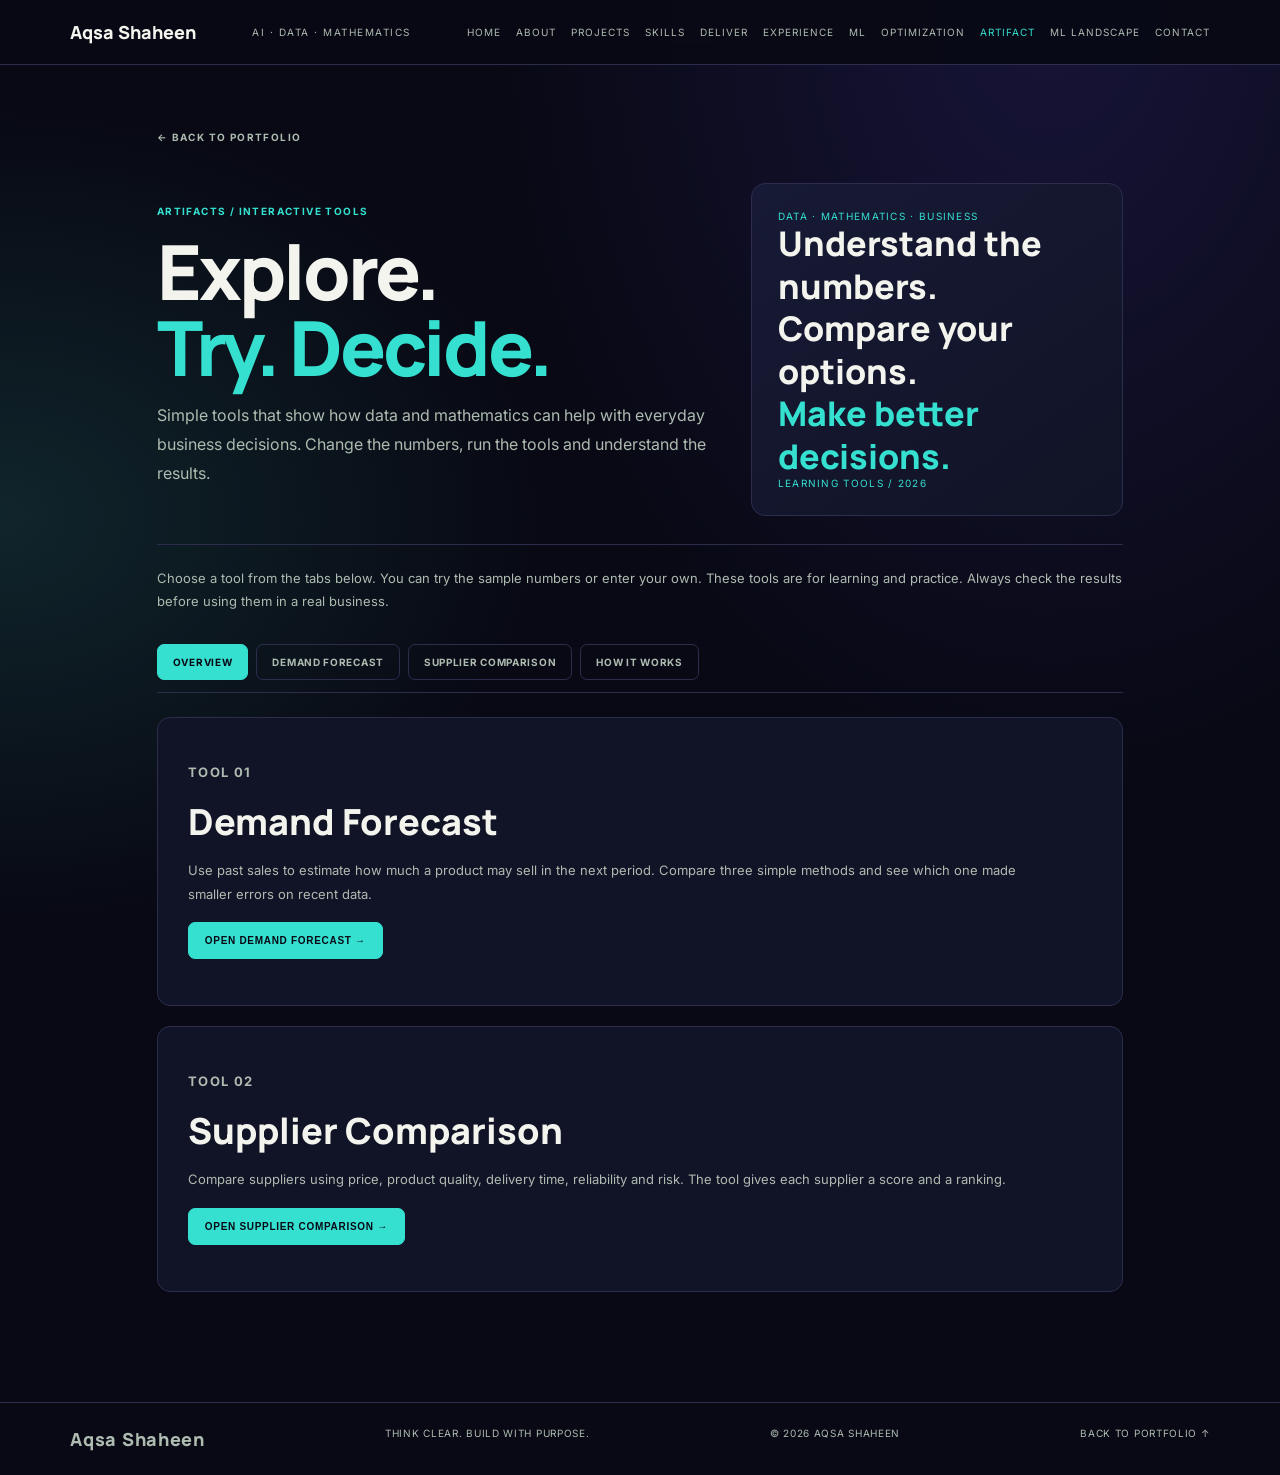
==== commit 825e87ad: "Restyle Artifact Lab with dark blue portfolio theme" ====
--- a/artifact-lab.html
+++ b/artifact-lab.html
@@ -2,16 +2,16 @@
 <html lang="en"><head>
 <meta charset="UTF-8"><meta name="viewport" content="width=device-width,initial-scale=1">
 <meta name="description" content="Simple interactive tools for forecasting product demand and comparing suppliers.">
-<meta name="theme-color" content="#101712"><title>Artifacts | Aqsa Shaheen</title>
+<meta name="theme-color" content="#080914"><title>Artifacts | Aqsa Shaheen</title>
 <link rel="preconnect" href="https://fonts.googleapis.com"><link rel="preconnect" href="https://fonts.gstatic.com" crossorigin>
 <link href="https://fonts.googleapis.com/css2?family=Manrope:wght@400;500;600;700;800&family=Inter:wght@400;500;600;700&display=swap" rel="stylesheet">
 <style>
-:root{--bg:#101712;--panel:#17231d;--panel2:#1e3026;--ink:#f3f4ed;--muted:#aebbb0;--lime:#b9f27c;--line:#35483a;--mono:'Inter',sans-serif;--display:'Inter',sans-serif}
-*{box-sizing:border-box}html{scroll-behavior:smooth}body{margin:0;background:var(--bg);color:var(--ink);font-family:var(--display)}a{color:inherit;text-decoration:none}
-.site-header{display:flex;align-items:center;justify-content:space-between;gap:20px;flex-wrap:wrap;padding:20px 5.5vw;border-bottom:1px solid var(--line);background:#101712f2;position:sticky;top:0;z-index:20;backdrop-filter:blur(12px)}.brand{font:800 18px Manrope,sans-serif}.header-note{font-size:10px;letter-spacing:1.5px;color:var(--muted)}.nav-links{display:flex;gap:15px;flex-wrap:wrap}.nav-links a{font-size:10px;letter-spacing:1px;color:var(--muted)}.nav-links a:hover,.nav-links a.active{color:var(--lime)}
-main{max-width:1120px;margin:auto;padding:60px 6vw 90px}.back,.eyebrow,.tag,.meta{font-size:10px;letter-spacing:1.4px;color:var(--lime);font-weight:700}.back{color:var(--muted)}.hero{display:grid;grid-template-columns:1.2fr .8fr;gap:35px;align-items:center;padding:38px 0 28px;border-bottom:1px solid var(--line)}h1{font:800 clamp(44px,7vw,76px)/1 Manrope,sans-serif;letter-spacing:-3px;margin:16px 0}.hero h1 em{font-style:normal;color:var(--lime)}.lead{font-size:16px;line-height:1.8;color:var(--muted);max-width:650px}.hero-panel{background:linear-gradient(145deg,#1e3026,#17231d);border:1px solid var(--line);border-radius:14px;padding:26px;min-height:210px;display:flex;flex-direction:column;justify-content:space-between}.hero-panel strong{font:800 clamp(23px,3vw,34px)/1.25 Manrope}.hero-panel small{font-size:10px;letter-spacing:1.3px;color:var(--lime)}.intro{color:var(--muted);line-height:1.8;margin:22px 0 26px;font-size:13px}
-.tabs{display:flex;gap:8px;flex-wrap:wrap;border-bottom:1px solid var(--line);padding-bottom:12px;margin:30px 0 24px}.tab{border:1px solid var(--line);background:transparent;color:var(--muted);padding:11px 15px;border-radius:7px;font:700 10px Inter;letter-spacing:.7px;cursor:pointer}.tab[aria-selected=true],.tab:hover{background:var(--lime);border-color:var(--lime);color:#101712}.tab-panel[hidden]{display:none}
-.tool{background:var(--panel);border:1px solid var(--line);border-radius:13px;padding:clamp(20px,3vw,30px);margin:20px 0}.tool h2,.section-title{font:800 clamp(26px,4vw,36px) Manrope;margin:12px 0}.tool>p,.plain-copy{color:var(--muted);line-height:1.8;font-size:13px;max-width:850px}.field-grid{display:grid;grid-template-columns:repeat(3,1fr);gap:14px;margin:22px 0}.field label{display:block;font-size:10px;letter-spacing:.5px;color:var(--muted);font-weight:700;margin-bottom:8px}.field input,.field textarea{width:100%;padding:12px;border:1px solid var(--line);border-radius:7px;background:#101712;color:var(--ink);font:14px Inter;outline:none}.field input:focus,.field textarea:focus{border-color:var(--lime)}.field textarea{min-height:90px;resize:vertical;line-height:1.6}.hint{font-size:11px;color:var(--muted);line-height:1.6;margin-top:7px}.actions{display:flex;gap:9px;flex-wrap:wrap;margin:16px 0}.btn{border:1px solid var(--lime);border-radius:7px;padding:12px 16px;background:var(--lime);color:#101712;font-weight:800;font-size:10px;letter-spacing:.7px;cursor:pointer}.btn.secondary{background:transparent;color:var(--lime)}.results{background:#101712;border:1px solid var(--line);border-radius:10px;padding:18px;margin-top:18px}.result-title{font-size:10px;letter-spacing:1.2px;color:var(--lime);font-weight:800}.big{font:800 clamp(26px,4vw,38px) Manrope;margin:8px 0}.muted{color:var(--muted);font-size:12px;line-height:1.7}.metrics{display:grid;grid-template-columns:repeat(3,1fr);gap:10px;margin-top:14px}.metric{padding:13px;background:var(--panel);border:1px solid var(--line);border-radius:8px}.metric small{display:block;font-size:9px;letter-spacing:.8px;color:var(--muted)}.metric strong{display:block;font:700 19px Manrope;margin-top:7px}.table-wrap{overflow-x:auto;margin-top:14px}table{width:100%;border-collapse:collapse;font-size:12px}th,td{text-align:left;padding:11px;border-bottom:1px solid var(--line);white-space:nowrap}th{color:var(--muted);font-size:9px;letter-spacing:.8px}.supplier-grid{display:grid;grid-template-columns:repeat(3,1fr);gap:13px;margin:18px 0}.supplier{border:1px solid var(--line);border-radius:9px;padding:14px;background:#101712}.supplier h3{font:700 16px Manrope;margin:0 0 12px}.supplier .field{margin:9px 0}.weights{display:grid;grid-template-columns:repeat(5,1fr);gap:10px;margin:18px 0;padding:15px;background:#101712;border:1px solid var(--line);border-radius:9px}.weights .field input{padding:10px}.note{border-left:3px solid var(--lime);padding:13px 16px;background:var(--panel2);color:var(--muted);font-size:12px;line-height:1.8;margin-top:17px}.steps{display:grid;grid-template-columns:repeat(3,1fr);gap:13px;margin:20px 0}.step{background:var(--panel);border:1px solid var(--line);border-radius:10px;padding:18px}.step b{font-size:10px;color:var(--lime)}.step h3{font:700 17px Manrope;margin:10px 0}.step p{font-size:12px;color:var(--muted);line-height:1.7;margin:0}.footer{border-top:1px solid var(--line);padding:24px 5.5vw;display:flex;justify-content:space-between;gap:15px;flex-wrap:wrap;color:var(--muted);font-size:10px;letter-spacing:.7px}
+:root{--bg:#080914;--panel:#111326;--panel2:#171a35;--ink:#f3f4ed;--muted:#aebbb0;--lime:#35e0d0;--line:#2c2d4d;--mono:'Inter',sans-serif;--display:'Inter',sans-serif}
+*{box-sizing:border-box}html{scroll-behavior:smooth}body{margin:0;background:radial-gradient(ellipse at 82% 0%,#171438 0,transparent 38%),radial-gradient(ellipse at 0% 35%,#10252b 0,transparent 30%),var(--bg);color:var(--ink);font-family:var(--display)}a{color:inherit;text-decoration:none}
+.site-header{display:flex;align-items:center;justify-content:space-between;gap:20px;flex-wrap:wrap;padding:20px 5.5vw;border-bottom:1px solid var(--line);background:rgba(8,9,20,.92);position:sticky;top:0;z-index:20;backdrop-filter:blur(12px)}.brand{font:800 18px Manrope,sans-serif}.header-note{font-size:10px;letter-spacing:1.5px;color:var(--muted)}.nav-links{display:flex;gap:15px;flex-wrap:wrap}.nav-links a{font-size:10px;letter-spacing:1px;color:var(--muted)}.nav-links a:hover,.nav-links a.active{color:var(--lime)}
+main{max-width:1120px;margin:auto;padding:60px 6vw 90px}.back,.eyebrow,.tag,.meta{font-size:10px;letter-spacing:1.4px;color:var(--lime);font-weight:700}.back{color:var(--muted)}.hero{display:grid;grid-template-columns:1.2fr .8fr;gap:35px;align-items:center;padding:38px 0 28px;border-bottom:1px solid var(--line)}h1{font:800 clamp(44px,7vw,76px)/1 Manrope,sans-serif;letter-spacing:-3px;margin:16px 0}.hero h1 em{font-style:normal;color:var(--lime)}.lead{font-size:16px;line-height:1.8;color:var(--muted);max-width:650px}.hero-panel{background:linear-gradient(145deg,#171a35,#111326);border:1px solid var(--line);border-radius:14px;padding:26px;min-height:210px;display:flex;flex-direction:column;justify-content:space-between}.hero-panel strong{font:800 clamp(23px,3vw,34px)/1.25 Manrope}.hero-panel small{font-size:10px;letter-spacing:1.3px;color:var(--lime)}.intro{color:var(--muted);line-height:1.8;margin:22px 0 26px;font-size:13px}
+.tabs{display:flex;gap:8px;flex-wrap:wrap;border-bottom:1px solid var(--line);padding-bottom:12px;margin:30px 0 24px}.tab{border:1px solid var(--line);background:transparent;color:var(--muted);padding:11px 15px;border-radius:7px;font:700 10px Inter;letter-spacing:.7px;cursor:pointer}.tab[aria-selected=true],.tab:hover{background:var(--lime);border-color:var(--lime);color:#080914}.tab-panel[hidden]{display:none}
+.tool{background:var(--panel);border:1px solid var(--line);border-radius:13px;padding:clamp(20px,3vw,30px);margin:20px 0}.tool h2,.section-title{font:800 clamp(26px,4vw,36px) Manrope;margin:12px 0}.tool>p,.plain-copy{color:var(--muted);line-height:1.8;font-size:13px;max-width:850px}.field-grid{display:grid;grid-template-columns:repeat(3,1fr);gap:14px;margin:22px 0}.field label{display:block;font-size:10px;letter-spacing:.5px;color:var(--muted);font-weight:700;margin-bottom:8px}.field input,.field textarea{width:100%;padding:12px;border:1px solid var(--line);border-radius:7px;background:#080914;color:var(--ink);font:14px Inter;outline:none}.field input:focus,.field textarea:focus{border-color:var(--lime)}.field textarea{min-height:90px;resize:vertical;line-height:1.6}.hint{font-size:11px;color:var(--muted);line-height:1.6;margin-top:7px}.actions{display:flex;gap:9px;flex-wrap:wrap;margin:16px 0}.btn{border:1px solid var(--lime);border-radius:7px;padding:12px 16px;background:var(--lime);color:#080914;font-weight:800;font-size:10px;letter-spacing:.7px;cursor:pointer}.btn.secondary{background:transparent;color:var(--lime)}.results{background:#080914;border:1px solid var(--line);border-radius:10px;padding:18px;margin-top:18px}.result-title{font-size:10px;letter-spacing:1.2px;color:var(--lime);font-weight:800}.big{font:800 clamp(26px,4vw,38px) Manrope;margin:8px 0}.muted{color:var(--muted);font-size:12px;line-height:1.7}.metrics{display:grid;grid-template-columns:repeat(3,1fr);gap:10px;margin-top:14px}.metric{padding:13px;background:var(--panel);border:1px solid var(--line);border-radius:8px}.metric small{display:block;font-size:9px;letter-spacing:.8px;color:var(--muted)}.metric strong{display:block;font:700 19px Manrope;margin-top:7px}.table-wrap{overflow-x:auto;margin-top:14px}table{width:100%;border-collapse:collapse;font-size:12px}th,td{text-align:left;padding:11px;border-bottom:1px solid var(--line);white-space:nowrap}th{color:var(--muted);font-size:9px;letter-spacing:.8px}.supplier-grid{display:grid;grid-template-columns:repeat(3,1fr);gap:13px;margin:18px 0}.supplier{border:1px solid var(--line);border-radius:9px;padding:14px;background:#080914}.supplier h3{font:700 16px Manrope;margin:0 0 12px}.supplier .field{margin:9px 0}.weights{display:grid;grid-template-columns:repeat(5,1fr);gap:10px;margin:18px 0;padding:15px;background:#080914;border:1px solid var(--line);border-radius:9px}.weights .field input{padding:10px}.note{border-left:3px solid var(--lime);padding:13px 16px;background:var(--panel2);color:var(--muted);font-size:12px;line-height:1.8;margin-top:17px}.steps{display:grid;grid-template-columns:repeat(3,1fr);gap:13px;margin:20px 0}.step{background:var(--panel);border:1px solid var(--line);border-radius:10px;padding:18px}.step b{font-size:10px;color:var(--lime)}.step h3{font:700 17px Manrope;margin:10px 0}.step p{font-size:12px;color:var(--muted);line-height:1.7;margin:0}.footer{border-top:1px solid var(--line);padding:24px 5.5vw;display:flex;justify-content:space-between;gap:15px;flex-wrap:wrap;color:var(--muted);font-size:10px;letter-spacing:.7px}
 @media(max-width:760px){.hero{grid-template-columns:1fr}.field-grid,.supplier-grid{grid-template-columns:1fr 1fr}.weights{grid-template-columns:repeat(2,1fr)}.steps{grid-template-columns:1fr}.header-note{display:none}}@media(max-width:480px){main{padding:34px 20px 65px}.field-grid,.supplier-grid,.metrics{grid-template-columns:1fr}.hero h1{letter-spacing:-2px}.nav-links{gap:10px}.nav-links a{font-size:9px}}
 </style></head><body>
 <header class="site-header"><a class="brand" href="index.html#top">Aqsa Shaheen</a><span class="header-note">AI · DATA · MATHEMATICS</span><nav class="nav-links" aria-label="Main navigation"><a href="index.html#top">HOME</a><a href="index.html#about">ABOUT</a><a href="index.html#work">PROJECTS</a><a href="index.html#toolkit">SKILLS</a><a href="index.html#services">DELIVER</a><a href="index.html#experience">EXPERIENCE</a><a href="machine-learning.html">ML</a><a href="optimization.html">OPTIMIZATION</a><a class="active" href="artifact-lab.html">ARTIFACT</a><a href="ml-landscape.html">ML LANDSCAPE</a><a href="index.html#contact">CONTACT</a></nav></header>
